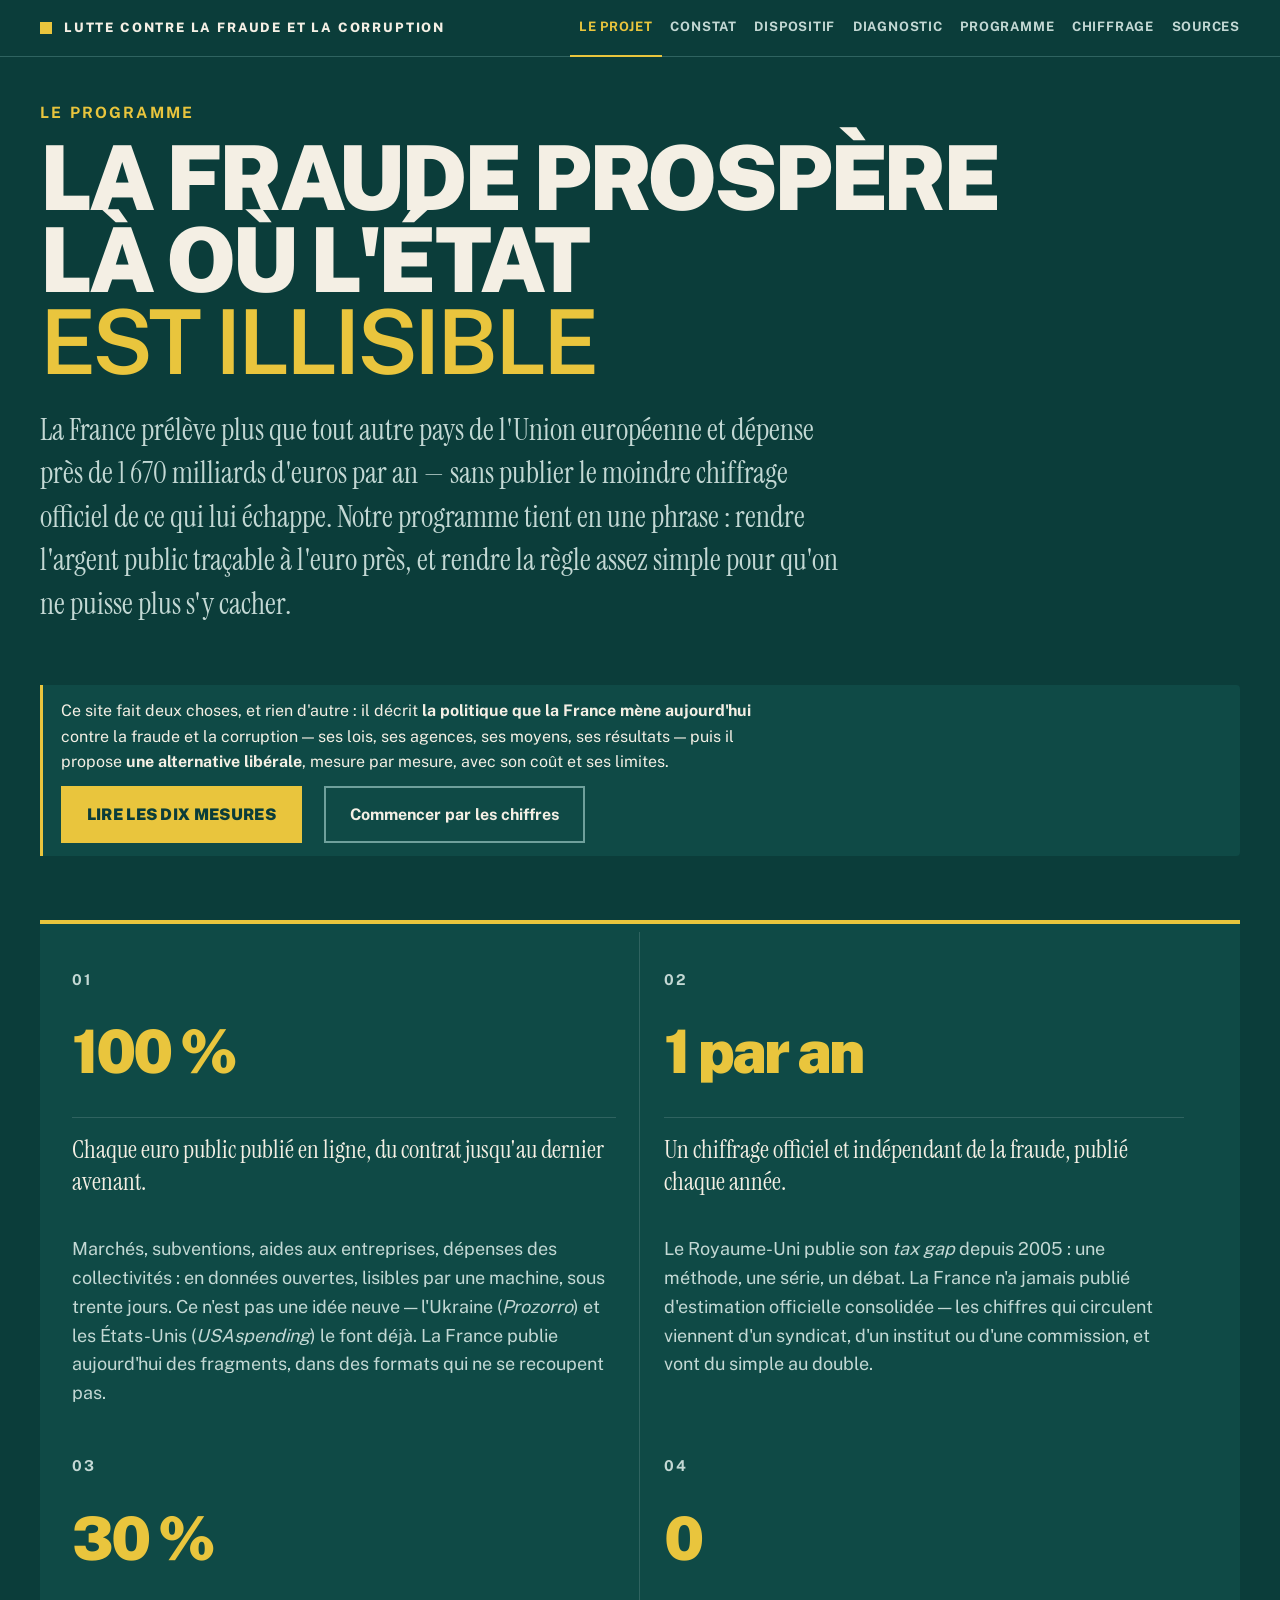
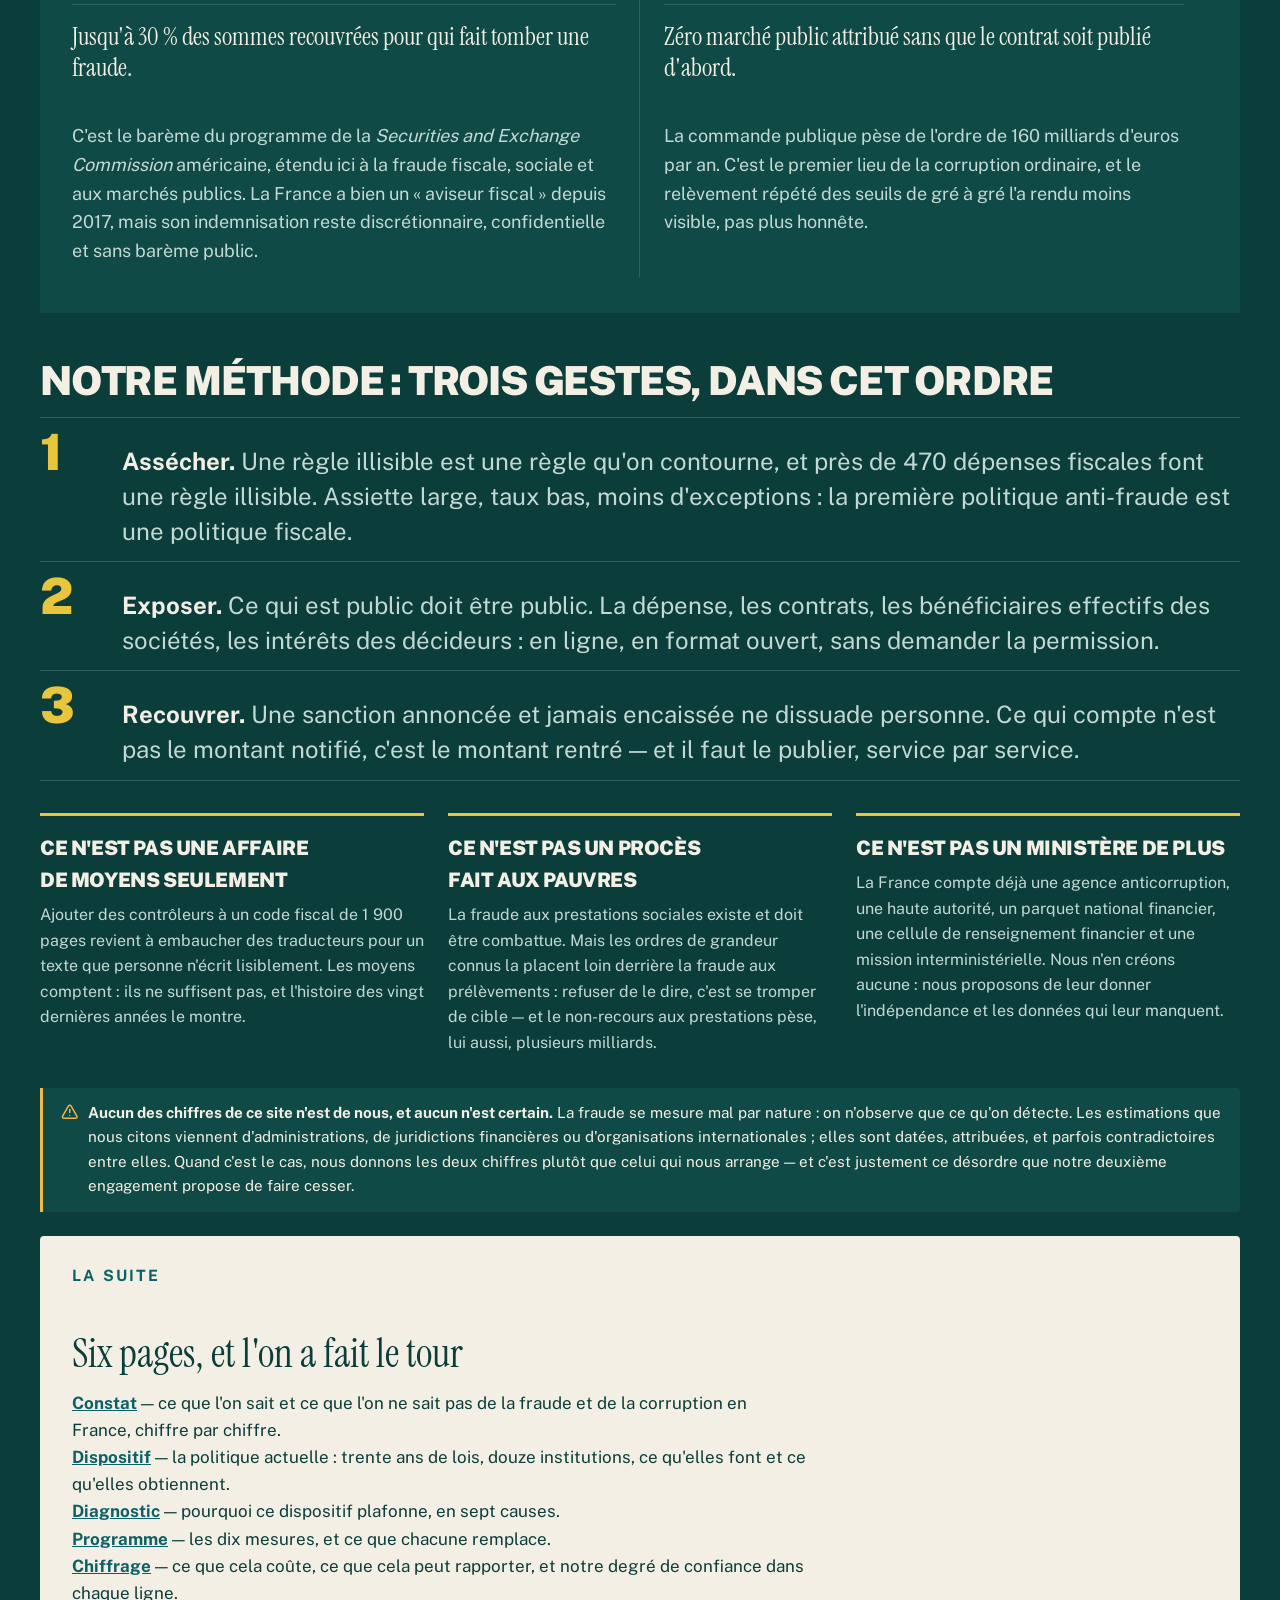
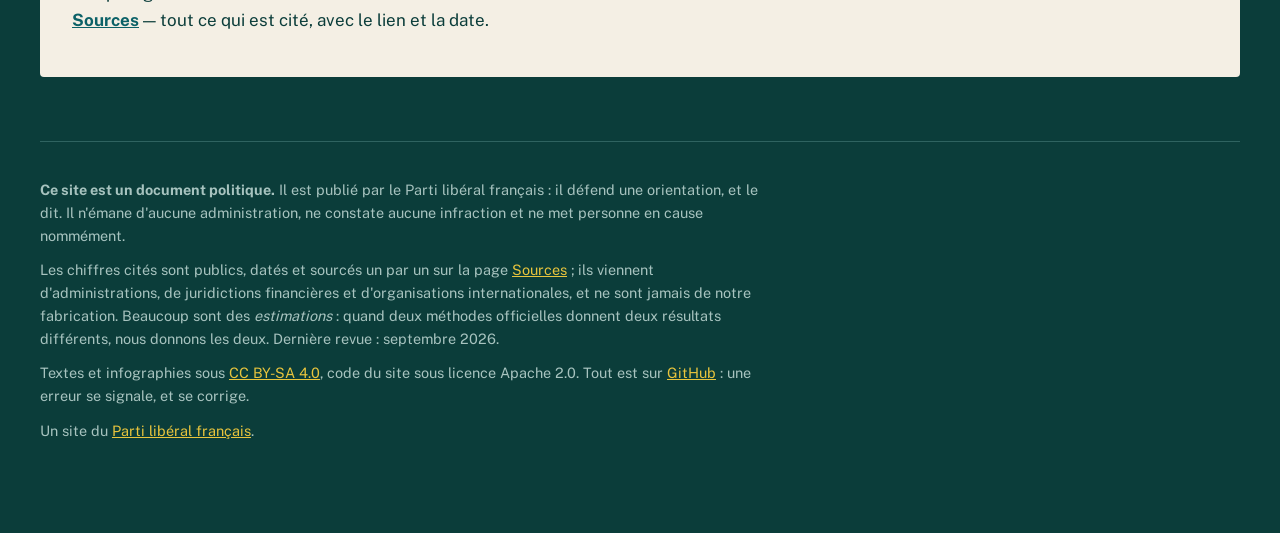
==== index.html @ dd49d7c1 "Créer le site sur la lutte contre la fraude et la corruption Sept pages statiques qui font deux chos" ====
<!doctype html>
<html lang="fr">
<head>
<meta charset="utf-8">
<meta name="viewport" content="width=device-width, initial-scale=1">
<meta name="theme-color" content="#0b3d3a">
<title>Lutte contre la fraude et la corruption — le programme du Parti libéral français</title>
<meta name="description" content="La politique française de lutte contre la fraude et la corruption, décrite et chiffrée, et l&#x27;alternative libérale que nous proposons : traçabilité intégrale de l&#x27;argent public, simplification fiscale, indépendance des poursuites.">
<link rel="icon" href="ressources/icone.svg" type="image/svg+xml">
<link rel="apple-touch-icon" href="ressources/icone.svg">
<link rel="stylesheet" href="ressources/style.css">
</head>
<body>
<a class="evitement" href="#contenu">Aller au contenu</a>
<header class="bandeau"><div class="interieur">
  <p class="nom"><a href="index.html"><span>Lutte contre la fraude et la corruption</span></a></p>
  <nav aria-label="Navigation principale"><span class="groupe"><span class="etiquette">Le projet</span><span class="liens"><a href="index.html" aria-current="page">Le projet</a></span></span><span class="groupe"><span class="etiquette">Ce qui est</span><span class="liens"><a href="constat.html">Constat</a><a href="dispositif.html">Dispositif</a><a href="diagnostic.html">Diagnostic</a></span></span><span class="groupe"><span class="etiquette">Ce que nous proposons</span><span class="liens"><a href="programme.html">Programme</a><a href="chiffrage.html">Chiffrage</a></span></span><span class="groupe"><span class="etiquette">La confiance</span><span class="liens"><a href="sources.html">Sources</a></span></span></nav>
</div></header>
<main id="contenu" tabindex="-1">
<div class="affiche"><p class="surtitre">Le programme</p><h1>La fraude prospère<br>là où l'État<br><span class="cle-texte">est illisible</span></h1><p class="chapeau">La France prélève plus que tout autre pays de l'Union européenne et dépense près de 1&nbsp;670&nbsp;milliards d'euros par an — sans publier le moindre chiffrage officiel de ce qui lui échappe. Notre programme tient en une phrase&nbsp;: rendre l'argent public traçable à l'euro près, et rendre la règle assez simple pour qu'on ne puisse plus s'y cacher.</p></div>
<div class="note entree">
  <p>Ce site fait deux choses, et rien d'autre&nbsp;: il décrit <b>la politique
  que la France mène aujourd'hui</b> contre la fraude et la corruption — ses
  lois, ses agences, ses moyens, ses résultats — puis il propose <b>une
  alternative libérale</b>, mesure par mesure, avec son coût et ses limites.</p>
  <p class="actions">
    <a class="bouton" href="programme.html">Lire les dix mesures</a>
    <a class="bouton second" href="constat.html">Commencer par les chiffres</a>
  </p>
</div>
<section class="engagements" aria-label="Nos quatre engagements"><div class="grille"><div class="engagement"><p class="rang">01</p><p class="chiffre">100 %</p><p class="promesse">Chaque euro public publié en ligne, du contrat jusqu'au dernier avenant.</p><p class="detail">Marchés, subventions, aides aux entreprises, dépenses des collectivités&nbsp;: en données ouvertes, lisibles par une machine, sous trente jours. Ce n'est pas une idée neuve — l'Ukraine (<i>Prozorro</i>) et les États-Unis (<i>USAspending</i>) le font déjà. La France publie aujourd'hui des fragments, dans des formats qui ne se recoupent pas.</p></div><div class="engagement"><p class="rang">02</p><p class="chiffre">1 par an</p><p class="promesse">Un chiffrage officiel et indépendant de la fraude, publié chaque année.</p><p class="detail">Le Royaume-Uni publie son <i>tax gap</i> depuis 2005&nbsp;: une méthode, une série, un débat. La France n'a jamais publié d'estimation officielle consolidée — les chiffres qui circulent viennent d'un syndicat, d'un institut ou d'une commission, et vont du simple au double.</p></div><div class="engagement"><p class="rang">03</p><p class="chiffre">30 %</p><p class="promesse">Jusqu'à 30&nbsp;% des sommes recouvrées pour qui fait tomber une fraude.</p><p class="detail">C'est le barème du programme de la <i>Securities and Exchange Commission</i> américaine, étendu ici à la fraude fiscale, sociale et aux marchés publics. La France a bien un « aviseur fiscal » depuis 2017, mais son indemnisation reste discrétionnaire, confidentielle et sans barème public.</p></div><div class="engagement"><p class="rang">04</p><p class="chiffre">0</p><p class="promesse">Zéro marché public attribué sans que le contrat soit publié d'abord.</p><p class="detail">La commande publique pèse de l'ordre de 160&nbsp;milliards d'euros par an. C'est le premier lieu de la corruption ordinaire, et le relèvement répété des seuils de gré à gré l'a rendu moins visible, pas plus honnête.</p></div></div></section><h2>Notre méthode&nbsp;: trois gestes, dans cet ordre</h2><ol class="gestes"><li><span class="rang">1</span><span><strong>Assécher.</strong> Une règle illisible est une règle qu'on contourne, et près de 470 dépenses fiscales font une règle illisible. Assiette large, taux bas, moins d'exceptions&nbsp;: la première politique anti-fraude est une politique fiscale.</span></li><li><span class="rang">2</span><span><strong>Exposer.</strong> Ce qui est public doit être public. La dépense, les contrats, les bénéficiaires effectifs des sociétés, les intérêts des décideurs&nbsp;: en ligne, en format ouvert, sans demander la permission.</span></li><li><span class="rang">3</span><span><strong>Recouvrer.</strong> Une sanction annoncée et jamais encaissée ne dissuade personne. Ce qui compte n'est pas le montant notifié, c'est le montant rentré — et il faut le publier, service par service.</span></li></ol><div class="points"><div class="point"><h3>Ce n&#x27;est pas une affaire de moyens seulement</h3><p>Ajouter des contrôleurs à un code fiscal de 1&nbsp;900 pages revient à embaucher des traducteurs pour un texte que personne n'écrit lisiblement. Les moyens comptent&nbsp;: ils ne suffisent pas, et l'histoire des vingt dernières années le montre.</p></div><div class="point"><h3>Ce n&#x27;est pas un procès fait aux pauvres</h3><p>La fraude aux prestations sociales existe et doit être combattue. Mais les ordres de grandeur connus la placent loin derrière la fraude aux prélèvements&nbsp;: refuser de le dire, c'est se tromper de cible — et le non-recours aux prestations pèse, lui aussi, plusieurs milliards.</p></div><div class="point"><h3>Ce n&#x27;est pas un ministère de plus</h3><p>La France compte déjà une agence anticorruption, une haute autorité, un parquet national financier, une cellule de renseignement financier et une mission interministérielle. Nous n'en créons aucune&nbsp;: nous proposons de leur donner l'indépendance et les données qui leur manquent.</p></div></div><div class="note avertissement"><svg class="icone" viewBox="0 0 24 24" fill="none" stroke="currentColor" stroke-width="2" stroke-linecap="round" stroke-linejoin="round" role="img" aria-label="Attention"><path d="m21.73 18-8-14a2 2 0 0 0-3.48 0l-8 14A2 2 0 0 0 4 21h16a2 2 0 0 0 1.73-3" /><path d="M12 9v4" /><path d="M12 17h.01" /></svg><div><b>Aucun des chiffres de ce site n'est de nous, et aucun n'est certain.</b> La fraude se mesure mal par nature&nbsp;: on n'observe que ce qu'on détecte. Les estimations que nous citons viennent d'administrations, de juridictions financières ou d'organisations internationales ; elles sont datées, attribuées, et parfois contradictoires entre elles. Quand c'est le cas, nous donnons les deux chiffres plutôt que celui qui nous arrange — et c'est justement ce désordre que notre deuxième engagement propose de faire cesser.</div></div>
<div class="creme">
  <p class="surtitre">La suite</p>
  <h2 class="serif" style="text-transform:none">Six pages, et l'on a fait le tour</h2>
  <p><a href="constat.html"><b>Constat</b></a> — ce que l'on sait et ce que
  l'on ne sait pas de la fraude et de la corruption en France, chiffre par
  chiffre.<br>
  <a href="dispositif.html"><b>Dispositif</b></a> — la politique actuelle&nbsp;:
  trente ans de lois, douze institutions, ce qu'elles font et ce qu'elles
  obtiennent.<br>
  <a href="diagnostic.html"><b>Diagnostic</b></a> — pourquoi ce dispositif
  plafonne, en sept causes.<br>
  <a href="programme.html"><b>Programme</b></a> — les dix mesures, et ce que
  chacune remplace.<br>
  <a href="chiffrage.html"><b>Chiffrage</b></a> — ce que cela coûte, ce que
  cela peut rapporter, et notre degré de confiance dans chaque ligne.<br>
  <a href="sources.html"><b>Sources</b></a> — tout ce qui est cité, avec le
  lien et la date.</p>
</div>

</main>
<footer>
  <p><strong>Ce site est un document politique.</strong> Il est publié par le
  Parti libéral français : il défend une orientation, et le dit. Il n'émane
  d'aucune administration, ne constate aucune infraction et ne met personne en
  cause nommément.</p>
  <p>Les chiffres cités sont publics, datés et sourcés un par un sur la page
  <a href="sources.html">Sources</a> ; ils viennent d'administrations, de
  juridictions financières et d'organisations internationales, et ne sont
  jamais de notre fabrication. Beaucoup sont des <em>estimations</em> : quand
  deux méthodes officielles donnent deux résultats différents, nous donnons les
  deux. Dernière revue&nbsp;: septembre 2026.</p>
  <p>Textes et infographies sous
  <a href="https://creativecommons.org/licenses/by-sa/4.0/deed.fr">CC&nbsp;BY-SA&nbsp;4.0</a>,
  code du site sous licence Apache&nbsp;2.0. Tout est sur
  <a href="https://github.com/g-pliberal/Lutte-contre-la-fraude-et-la-corruption">GitHub</a> : une erreur se signale, et se corrige.</p>
  <p>Un site du
  <a href="https://partiliberalfrancais.fr/">Parti libéral français</a>.</p>
</footer>
</body>
</html>
---- ressources/style.css ----
/* La charte du site : elle est celle de « Retraite à comptes notionnels », et
   c'est voulu. Les deux pages sont des outils du même parti, et un électeur
   qui passe de l'une à l'autre doit reconnaître la maison : fond vert profond,
   titres massifs en capitales, or pour ce qui compte, crème pour ce qu'on
   remplit ou qu'on emporte. Les noms des variables sont les mêmes des deux
   côtés — un hôte qui voudrait ajuster une couleur les redéfinit dans une
   feuille chargée après celle-ci, et n'a besoin de connaître ni un sélecteur,
   ni un fichier. */

/* Les deux polices de l'affiche, servies par le dépôt et non par un tiers :
   une requête de police chez Google emporterait l'adresse IP du lecteur, et
   une page qui parle de transparence n'a pas à en prendre l'habitude. Sous
   licence OFL, avec les deux sous-ensembles dont le français a besoin —
   `latin` pour l'essentiel, `latin-ext` pour les œ, les ÿ et les guillemets
   qu'il traîne.

   `font-display: swap` : le texte s'affiche tout de suite dans la pile du
   système et se recompose quand la police arrive. Un titre invisible pendant
   trois secondes sur un réseau lent serait pire que le même titre dans une
   autre police. */
@font-face {
  font-family: "Public Sans"; font-style: normal; font-weight: 100 900;
  font-display: swap; src: url(polices/public-sans-latin.woff2) format("woff2");
  unicode-range: U+0000-00FF, U+0131, U+0152-0153, U+02BB-02BC, U+02C6, U+02DA,
    U+02DC, U+0304, U+0308, U+0329, U+2000-206F, U+20AC, U+2122, U+2191, U+2193,
    U+2212, U+2215, U+FEFF, U+FFFD;
}
@font-face {
  font-family: "Public Sans"; font-style: normal; font-weight: 100 900;
  font-display: swap; src: url(polices/public-sans-latin-ext.woff2) format("woff2");
  unicode-range: U+0100-02BA, U+02BD-02C5, U+02C7-02CC, U+02CE-02D7, U+02DD-02FF,
    U+0304, U+0308, U+0329, U+1D00-1DBF, U+1E00-1E9F, U+1EF2-1EFF, U+2020,
    U+20A0-20AB, U+20AD-20C0, U+2113, U+2C60-2C7F, U+A720-A7FF;
}
@font-face {
  font-family: "Instrument Serif"; font-style: normal; font-weight: 400;
  font-display: swap; src: url(polices/instrument-serif-latin.woff2) format("woff2");
  unicode-range: U+0000-00FF, U+0131, U+0152-0153, U+02BB-02BC, U+02C6, U+02DA,
    U+02DC, U+0304, U+0308, U+0329, U+2000-206F, U+20AC, U+2122, U+2191, U+2193,
    U+2212, U+2215, U+FEFF, U+FFFD;
}
@font-face {
  font-family: "Instrument Serif"; font-style: normal; font-weight: 400;
  font-display: swap; src: url(polices/instrument-serif-latin-ext.woff2) format("woff2");
  unicode-range: U+0100-02BA, U+02BD-02C5, U+02C7-02CC, U+02CE-02D7, U+02DD-02FF,
    U+0304, U+0308, U+0329, U+1D00-1DBF, U+1E00-1E9F, U+1EF2-1EFF, U+2020,
    U+20A0-20AB, U+20AD-20C0, U+2113, U+2C60-2C7F, U+A720-A7FF;
}

:root {
  /* Un seul thème, et c'est voulu. L'affiche EST l'identité : la décliner en
     clair donnerait deux sites qui ne disent pas la même chose. `color-scheme`
     est figé sur `dark`, ce qui donne aussi aux champs, aux menus déroulants et
     aux barres de défilement du navigateur le rendu sombre qui va avec. */
  color-scheme: dark;
  --fond: #0b3d3a;
  --fond-carte: #0f4a46;
  --fond-appui: #0f4a46;
  --fond-defilant: var(--fond);
  /* Le crème porte 12,9:1 sur le fond et le crème atténué 7,1:1 : au-dessus du
     plancher de 4,5:1 même pour le petit texte. La troisième teinte, 5,4:1,
     est réservée aux textes d'au moins 15 px. */
  --texte: #f4efe4;
  --texte-doux: #c3d8d4;
  --texte-tres-doux: #a7c3bf;
  /* Le filet décoratif ne porte aucune information et plafonne à 1,76:1 ;
     la bordure des CHAMPS, elle, dit où l'on peut écrire et doit atteindre
     3:1 sur les deux fonds qu'elle sépare (WCAG 1.4.11) : 4,12:1 sur le fond,
     3,44:1 sur la carte. */
  --trait: #2f6360;
  --trait-champ: #6fa09c;
  /* L'accent est l'or : 9,4:1 sur le fond, et du vert profond lisible sur un
     bouton plein — le contraste inverse, 9,4:1 lui aussi. */
  --accent: #e9c53d;
  --accent-doux: #14514c;
  --or: #e9c53d;
  /* Le crème des panneaux qu'on lit de près. Une affiche entièrement sombre
     fatigue dès qu'il faut lire vingt lignes de tableau ; le crème dit
     « ici, on travaille ». */
  --creme: #f4efe4;
  --sur-creme: #0b3d3a;
  --sur-creme-doux: #2a4a47;
  --sur-creme-accent: #0b6167;
  --creme-trait: #c9c2b4;
  --bandeau: #0b3d3a;
  --bandeau-texte: #f4efe4;
  --bandeau-doux: #c3d8d4;
  --bandeau-vif: #e9c53d;
  /* Les couleurs porteuses de sens. Elles ne sont jamais SEULES à porter ce
     qu'elles disent : un mot, un signe ou une étiquette le redit toujours. */
  --actuel: #76a2ff;
  --liberal: #e9c53d;
  --alerte: #f0b849;
  --manque: #e8807f;
  --reste: #8ac44a;
  /* La marge latérale, fluide : 18 px sur un téléphone, 40 px au large. Le
     bandeau, l'affiche et les engagements s'y alignent au pixel. */
  --marge: clamp(1.125rem, 5vw, 2.5rem);
  /* La largeur de l'affiche. Le texte courant, lui, reste borné par `.chapeau`
     et par `p` : une ligne de 80 rem ne se lit pas. */
  --largeur: 80rem;
}
* { box-sizing: border-box; }
body {
  margin: 0;
  background: var(--fond);
  color: var(--texte);
  font-family: "Public Sans", system-ui, -apple-system, "Segoe UI", Roboto,
    "Helvetica Neue", Arial, sans-serif;
  /* En `rem` et non en pixels : une taille en pixels ignore la préférence de
     taille de police du navigateur, sur laquelle comptent ceux qui l'ont
     agrandie une fois pour toutes. */
  font-size: 1.0625rem;
  line-height: 1.6;
  overflow-x: hidden;
}
main { max-width: var(--largeur); margin: 0 auto; padding: 0 var(--marge); }
/* Lien d'évitement : premier élément parcouru au clavier, invisible tant qu'il
   n'a pas le focus. Sans lui, atteindre le contenu depuis la barre d'adresse
   impose de traverser les sept onglets à chaque page (WCAG 2.4.1). Il n'est
   pas caché par `display:none`, qui le sortirait de l'ordre de tabulation. */
.evitement {
  position: absolute; left: 0.5rem; top: -4rem; z-index: 30;
  background: var(--or); color: var(--fond);
  border: 1px solid var(--or); border-radius: 0 0 4px 4px;
  padding: 0.5rem 0.9rem; font-size: 0.92rem; font-weight: 700;
  text-decoration: none; transition: top 0.15s;
}
.evitement:focus { top: 0; }
main:focus { outline: none; }

/* -- le bandeau -------------------------------------------------------------

   Une seule rangée : le nom du site à gauche, les onglets à droite, sur le
   même vert que la page et fermé par un simple filet. Collé en haut, parce que
   les pages sont longues et que reperdre la navigation au premier défilement
   oblige à remonter de six écrans pour changer de page. */
header.bandeau {
  border-bottom: 1px solid var(--trait);
  background: var(--fond);
  color: var(--bandeau-texte);
  padding: 0; margin-bottom: 0;
  position: sticky; top: 0; z-index: 20;
}
header.bandeau .interieur {
  max-width: var(--largeur); margin: 0 auto; padding: 0 var(--marge);
  display: flex; flex-wrap: wrap; gap: 0 1.5rem;
  align-items: stretch; justify-content: space-between;
}
/* Le nom du site, en capitales serrées, précédé du carré d'or : c'est la
   marque de l'affiche, et elle tient en douze pixels de côté. Le carré est
   décoratif — dessiné par le style, pas écrit dans le HTML, et aucune synthèse
   vocale n'a à l'annoncer. */
header.bandeau .nom {
  font-size: 0.8125rem; margin: 0; font-weight: 800;
  letter-spacing: 0.14em; text-transform: uppercase; line-height: 1.3;
  display: flex; align-items: center; min-height: 3.5rem; min-width: 0;
}
header.bandeau .nom a {
  color: inherit; text-decoration: none;
  display: inline-flex; align-items: center; gap: 0.75rem;
}
header.bandeau .nom a:hover span { color: var(--or); }
header.bandeau .nom a::before {
  content: ""; flex: none; width: 0.75rem; height: 0.75rem; background: var(--or);
}
/* Les onglets. Toute la hauteur de la barre — 56 px, bien plus que les 44 de
   la cible tactile (WCAG 2.5.8) —, capitales serrées, et un filet sous chacun :
   c'est ce filet qui prend l'or sur l'onglet courant. L'ACTIF NE SE SIGNALE PAS
   QUE PAR LA COULEUR — il porte un soulignement de 2 px ET `aria-current`. */
header.bandeau nav {
  display: flex; flex-wrap: wrap; gap: 0; margin-bottom: -1px;
  margin-right: -0.55rem;
}
nav .groupe { display: contents; }
/* L'étiquette de groupe : lue par les synthèses vocales, invisible à l'œil.
   `clip-path` plutôt que `display:none`, qui la retirerait aussi de l'arbre
   d'accessibilité — c'est-à-dire de la seule oreille qui l'entend encore. */
nav .etiquette {
  position: absolute; width: 1px; height: 1px; margin: -1px; padding: 0;
  overflow: hidden; clip-path: inset(50%); white-space: nowrap; border: 0;
}
/* `display: contents` ici AUSSI : sinon la barre se replie par groupes, et
   « Le constat » occuperait une rangée à lui seul sur un téléphone. */
nav .liens { display: contents; }
header.bandeau nav a {
  color: var(--texte-doux); text-decoration: none;
  font-size: 0.8125rem; font-weight: 700; letter-spacing: 0.06em;
  text-transform: uppercase; white-space: nowrap;
  display: inline-flex; align-items: center; min-height: 3.5rem;
  padding: 0 0.55rem;
  border-bottom: 2px solid transparent;
  transition: color 0.15s, border-color 0.15s;
}
header.bandeau nav a:hover {
  color: var(--bandeau-texte); border-bottom-color: var(--trait-champ);
}
header.bandeau nav a[aria-current="page"] {
  color: var(--or); border-bottom-color: var(--or);
}
/* Sous 70 rem, la rangée unique ne tient plus : le nom prend sa propre rangée,
   plus basse, et les onglets passent dessous, sur toute la largeur. Deux
   rangées de 44 px : la barre reste collée sans manger l'écran. */
@media (max-width: 70rem) {
  header.bandeau .nom { flex: 1 1 100%; min-height: 2.75rem; padding-top: 0.25rem; }
  header.bandeau nav { width: 100%; margin-left: -0.55rem; }
  header.bandeau nav a { min-height: 2.75rem; }
}

/* -- l'affiche --------------------------------------------------------------

   Le premier titre de chaque page est massif, en capitales, très serré : c'est
   lui qu'on retient. Il est fluide — de 36 px sur un téléphone à 76 px au
   large — parce qu'une taille fixe coupe « Corruption » en trois sur 320
   points. La mise en capitales est faite PAR LE STYLE, jamais dans le texte :
   certaines synthèses vocales épellent lettre à lettre un mot écrit en
   majuscules. */
h1, h2, h3, h4 { text-wrap: balance; }
h1 {
  margin: 0;
  font-size: clamp(2.25rem, 5.5vw, 4.75rem); line-height: 0.95;
  font-weight: 900; letter-spacing: -0.04em; text-transform: uppercase;
}
/* L'accueil crie un peu plus fort que les autres pages : c'est la seule qui
   soit lue par quelqu'un qui n'a pas demandé à lire. */
.affiche h1 {
  font-size: clamp(2.5rem, 7vw, 6.0625rem); line-height: 0.92;
  letter-spacing: -0.045em;
}
h2 {
  font-size: clamp(1.75rem, 4vw, 2.5rem); line-height: 1;
  margin: 3rem 0 1rem; font-weight: 900;
  letter-spacing: -0.03em; text-transform: uppercase;
}
h3 { font-size: 1.25rem; margin: 2rem 0 0.5rem; font-weight: 700;
     letter-spacing: -0.01em; }
h4 { letter-spacing: -0.01em; }
/* Le titre en serif : celui d'un encadré, d'un bloc qui parle plutôt qu'il
   n'assène. Il coexiste avec les capitales sans les concurrencer, parce qu'il
   ne joue pas dans la même famille. */
.serif {
  font-family: "Instrument Serif", Georgia, "Times New Roman", serif;
  font-weight: 400; text-transform: none; letter-spacing: 0;
  line-height: 1.05;
}
p { margin: 0.7rem 0; max-width: 46rem; }
a { color: var(--accent); }
a:hover { opacity: 0.85; }
/* Le sur-titre d'une page : deux ou trois mots en or, en capitales espacées,
   au-dessus du titre. Il dit où l'on est, ce que le titre ne dit plus depuis
   qu'il est une phrase et non un intitulé. */
.surtitre {
  margin: 0 0 1rem; font-size: 0.975rem; font-weight: 700;
  letter-spacing: 0.14em; text-transform: uppercase; color: var(--or);
  line-height: 1;
}
/* Le chapeau : la phrase sous le titre, en serif, plus grande que le texte
   courant. C'est la seule chose que lira celui qui ne lit que deux lignes. */
.chapeau {
  font-family: "Instrument Serif", Georgia, "Times New Roman", serif;
  font-size: clamp(1.1875rem, 2vw, 1.625rem); line-height: 1.45;
  color: var(--texte-doux); max-width: 51rem; margin: 1.5rem 0 0;
}
.affiche { padding: 3rem 0 2.5rem; }
.affiche .chapeau { font-size: clamp(1.25rem, 2.4vw, 1.875rem); }
/* Ce qui, dans une phrase, porte le message. En or ET en demi-gras : l'or seul
   disparaît pour une vision basse ou un daltonisme fort, et l'emphase avec
   lui. Deux signaux valent mieux qu'un, et le gras ne coûte rien à personne. */
.cle-texte, strong.cle-texte { color: var(--or); font-weight: 600; }

/* -- les blocs --------------------------------------------------------------- */

.carte {
  background: var(--fond-carte); border: 1px solid var(--trait);
  border-radius: 4px; padding: 1.25rem 1.4rem; margin: 1.5rem 0;
}
.note {
  border-left: 3px solid var(--or); background: var(--fond-carte);
  padding: 0.85rem 1.1rem; margin: 1.5rem 0; font-size: 0.95rem;
  border-radius: 0 4px 4px 0;
}
.note.avertissement, .note.vigilance { border-left-color: var(--alerte); }
.note.avertissement {
  display: flex; align-items: flex-start; gap: 0.6rem;
}
/* Le pictogramme garde sa taille quand le texte passe à la ligne, et se pose
   sur la première ligne plutôt qu'au milieu du bloc. */
.note.avertissement > .icone {
  color: var(--alerte); width: 1.15em; height: 1.15em; margin-top: 0.12em;
}
.note.resume { font-size: 1rem; }
.note.entree { font-size: 1rem; margin: 1.2rem 0; }
.note.entree p { margin: 0; }
.note.entree .actions { margin-top: 0.7rem; }
.discret { color: var(--texte-tres-doux); font-size: 0.9rem; }
/* Le badge : « en vigueur » ou « proposition », redit à côté de chaque bloc ce
   que le préambule a dit une fois. Petit, en capitales espacées, sans couleur
   porteuse de sens à elle seule : le mot suffit. */
.badge {
  display: inline-block; font-size: 0.68rem; letter-spacing: 0.06em;
  text-transform: uppercase; font-weight: 700; line-height: 1.4;
  padding: 0.05em 0.45em; border-radius: 3px; vertical-align: 0.15em;
  border: 1px solid var(--trait-champ); color: var(--texte-doux);
  white-space: nowrap;
}
.badge.proposition { color: var(--or); border-color: var(--or); }

/* -- le panneau crème -------------------------------------------------------

   Tout ce qu'on emporte est posé sur du crème. C'est le seul endroit du site
   où le texte est sombre sur clair, et il faut donc y redéfinir les couleurs
   de tout ce qui peut s'y trouver — liens, filets, boutons —, sans quoi un
   lien d'or sur du crème tomberait à 1,7:1. */
.creme {
  background: var(--creme); color: var(--sur-creme);
  border-radius: 4px; padding: clamp(1.25rem, 4vw, 2rem);
  margin: 1.5rem 0;
}
.creme h2, .creme h3 { color: inherit; }
.creme .surtitre { color: var(--sur-creme-accent); }
.creme a { color: var(--sur-creme-accent); }
.creme .discret { color: var(--sur-creme-doux); }
.creme :focus-visible { outline-color: var(--sur-creme); }
.creme a.bouton {
  background: var(--sur-creme); color: var(--or); border-color: var(--sur-creme);
}
.creme table th, .creme table td { border-bottom-color: var(--creme-trait); }
.creme thead th { color: var(--sur-creme-doux); border-bottom-color: var(--sur-creme); }
.creme .cle-texte { color: var(--sur-creme-accent); }

/* -- les engagements --------------------------------------------------------

   Les quatre chiffres du programme, en section à part : fond d'un ton
   au-dessus, filet d'or en tête, numérotés 01 à 04. La numérotation les fait
   lire comme une liste d'engagements et non comme quatre statistiques
   orphelines.

   DEUX PAR LIGNE, ET JAMAIS TROIS : à trois colonnes, la quatrième carte
   tomberait seule sur sa ligne. Le passage à une colonne se fait sous 48 rem,
   dans la même requête que le retrait et le filet des cartes paires. */
.engagements {
  margin: 4rem 0 0; background: var(--fond-carte);
  border-top: 4px solid var(--or);
}
.engagements .grille {
  display: grid; grid-template-columns: 1fr 1fr;
  gap: 0; padding: 0.5rem clamp(1.25rem, 4vw, 2rem) 2.25rem;
  /* Le filet de séparation est porté par les cartes, et non par le fond du
     conteneur : un fond qui sert de trait laisse un rectangle vert vide dès
     qu'une rangée est incomplète. */
  overflow: hidden;
}
.engagements .engagement {
  padding: 1.75rem 1.5rem 0 0; display: grid; gap: 1rem; align-content: start;
}
/* La deuxième colonne porte son filet à GAUCHE : à droite, il pendrait dans le
   vide au bord du bloc. */
.engagements .engagement:nth-child(even) {
  padding: 1.75rem 1.5rem 0; box-shadow: -1px 0 0 var(--trait);
}
.engagements .rang {
  font-size: 0.9375rem; font-weight: 700; letter-spacing: 0.16em;
  color: var(--texte-doux); line-height: 1;
}
/* Le chiffre. Fluide, et sans `nowrap` : « 100 % » ne doit pas pouvoir
   franchir sa colonne, et un chiffre coupé vaut mieux qu'une page qui déborde. */
.engagements .chiffre {
  font-size: clamp(2.375rem, 8vw, 3.75rem); line-height: 0.9;
  font-weight: 900; letter-spacing: -0.05em; color: var(--or);
}
/* La promesse, en serif, en crème plein contraste, séparée par un filet :
   c'est elle qui porte le message. */
.engagements .promesse {
  font-family: "Instrument Serif", Georgia, "Times New Roman", serif;
  font-size: 1.5625rem; line-height: 1.25; color: var(--texte);
  border-top: 1px solid var(--trait); padding-top: 1rem;
}
/* Le détail technique : 18 px et non 15. Le petit texte d'un programme est
   précisément celui qu'on lit en plein jour sur un téléphone. */
.engagements .detail {
  font-size: 1.125rem; line-height: 1.6; color: var(--texte-doux);
}

/* -- les gestes -------------------------------------------------------------

   Comment la mesure marche, en trois ou quatre lignes numérotées. Le chiffre
   est énorme et l'interligne serré : à taille de texte courant, les gestes se
   lisent comme une note de bas de page, alors qu'ils pèsent autant que le
   tableau qui leur fait face. */
ol.gestes {
  margin: 0; padding: 0; list-style: none; display: grid; gap: 0;
  font-size: 1.5rem; line-height: 1.45; color: var(--texte-doux);
  border-top: 1px solid var(--trait);
}
ol.gestes > li {
  display: grid; grid-template-columns: 4rem 1fr; gap: 1.125rem;
  padding: 0.8rem 0; border-bottom: 1px solid var(--trait);
  align-items: baseline;
}
ol.gestes > li > .rang {
  font-size: 3.125rem; line-height: 0.85; font-weight: 900;
  letter-spacing: -0.05em; color: var(--or);
}
ol.gestes > li strong { color: var(--texte); font-weight: 700; }

/* L'encadré d'or : un bloc qui se détache sans changer de fond. Il porte ce
   qui mérite d'être lu à part — un repère, une mise en garde argumentée. */
.encadre {
  border: 2px solid var(--or); padding: clamp(1.25rem, 4vw, 2rem);
  margin: 1.5rem 0;
}
.encadre > :first-child { margin-top: 0; }
.encadre > :last-child { margin-bottom: 0; }
/* Deux colonnes de même poids, qui se mettent l'une sous l'autre quand la
   place manque. */
.paire {
  display: grid;
  grid-template-columns: repeat(auto-fit, minmax(min(23.75rem, 100%), 1fr));
  gap: clamp(1.75rem, 4vw, 3rem); margin: 3.5rem 0; align-items: start;
}

/* -- les chiffres -----------------------------------------------------------

   Les trois ou quatre chiffres d'ouverture d'une page : ce sont eux qu'on
   emporte si on ne lit rien d'autre, et ils doivent donc se lire de loin,
   avant le texte. L'étiquette passe AU-DESSUS du nombre — on lit « ce qui
   échappe » puis « 60 à 100 Md € », dans cet ordre, et non un nombre dont on
   cherche le sens. */
.fiches { display: grid;
          grid-template-columns: repeat(auto-fit, minmax(min(11rem, 100%), 1fr));
          gap: 1rem; }
.fiche .valeur { font-size: 1.25rem; font-variant-numeric: tabular-nums;
                 font-weight: 700; }
.fiche .etiquette { font-size: 0.85rem; color: var(--texte-doux); }
.fiche .precision { font-size: 0.85rem; color: var(--texte-doux); margin-top: 0.3rem; }
.fiches.reperes {
  gap: 0; margin: 2rem 0;
  grid-template-columns: repeat(auto-fit, minmax(min(13.75rem, 100%), 1fr));
  border-top: 1px solid var(--trait); border-bottom: 1px solid var(--trait);
  overflow: hidden;
}
.fiches.reperes .fiche {
  background: none; border: 0; border-radius: 0;
  padding: 1.25rem 1.25rem 1.25rem 0;
  box-shadow: 1px 0 0 var(--trait);
  display: flex; flex-direction: column;
}
/* Étiquette, nombre, précision : trois rangées PARTAGÉES entre les cartes
   d'une même ligne, pour que les nombres s'alignent quand une étiquette tient
   sur deux lignes. Là où la sous-grille n'existe pas, la colonne flexible
   reste. */
@supports (grid-template-rows: subgrid) {
  .fiches.reperes .fiche {
    display: grid; grid-template-rows: subgrid; grid-row: span 3;
    align-content: start;
  }
}
.fiches.reperes .fiche .valeur {
  font-size: clamp(1.75rem, 4vw, 2.5rem); line-height: 1.05; font-weight: 900;
  letter-spacing: -0.04em; color: var(--or); order: 2;
}
.fiches.reperes .fiche .etiquette {
  order: 1; font-size: 0.8125rem; font-weight: 700; letter-spacing: 0.12em;
  text-transform: uppercase; color: var(--texte-doux); margin-bottom: 0.4rem;
}
.fiches.reperes .fiche .precision { order: 3; margin-top: 0.4rem; }
/* Quelques idées, une par bloc. Elles se lisent côte à côte, de même poids :
   c'est ce qui les distingue d'une liste, où la première l'emporte. */
.points { display: grid;
          grid-template-columns: repeat(auto-fit, minmax(min(20rem, 100%), 1fr));
          gap: 1.5rem; margin: 2rem 0; }
.points .point { border-top: 3px solid var(--or); padding: 1rem 0 0; }
.points .point > h3 {
  margin: 0 0 0.4rem; font-size: 1.25rem; font-weight: 900;
  letter-spacing: -0.02em; text-transform: uppercase;
}
.points .point > p { margin: 0; font-size: 1rem; color: var(--texte-doux); }

/* Une question, sa réponse, ce qui la montre. Encadrée pour se découper : une
   capture de ce bloc se comprend hors du site. */
section.cle {
  background: var(--fond-carte); border: 0; border-top: 3px solid var(--or);
  border-radius: 0; padding: 1.5rem clamp(1.25rem, 3vw, 1.75rem) 1.25rem;
  margin: 2.5rem 0;
}
section.cle > h3 {
  margin: 0; font-size: clamp(1.375rem, 3vw, 1.75rem); font-weight: 900;
  letter-spacing: -0.03em; text-transform: uppercase;
}
section.cle > .reponse {
  font-size: 1.1875rem; line-height: 1.5; max-width: 46rem; margin: 0.5rem 0 0.2rem;
  color: var(--texte-doux);
}
/* Le tableau d'une carte respire sous la réponse : collée dessous, sa légende
   se lisait comme la fin de la phrase précédente. */
section.cle > .defilant { margin-top: 1.1rem; }
section.cle > .source {
  font-size: 0.875rem; color: var(--texte-tres-doux); margin: 0.2rem 0 0;
}

/* -- les mesures ------------------------------------------------------------

   Une mesure du programme : son rang, son titre, ce qu'elle change, et ce
   qu'elle remplace. La colonne de gauche porte le rang en or, comme les
   gestes ; la droite, le texte. */
ol.mesures { margin: 2rem 0 0; padding: 0; list-style: none; display: grid; gap: 0; }
ol.mesures > li {
  display: grid; grid-template-columns: 4.5rem 1fr; gap: 0 1.25rem;
  padding: 1.5rem 0; border-top: 1px solid var(--trait);
}
ol.mesures > li:last-child { border-bottom: 1px solid var(--trait); }
ol.mesures > li > .rang {
  font-size: 2.25rem; line-height: 0.9; font-weight: 900;
  letter-spacing: -0.05em; color: var(--or); font-variant-numeric: tabular-nums;
}
ol.mesures > li > .corps > h3 { margin: 0 0 0.4rem; font-size: 1.3125rem; }
ol.mesures > li > .corps > p { margin: 0.4rem 0 0; }
/* Ce que la mesure remplace : la ligne de comparaison, en retrait et en petit,
   qui dit l'état actuel. Sans elle, une mesure ne se lit pas comme une
   alternative mais comme un vœu. */
ol.mesures .aujourdhui {
  font-size: 0.9375rem; color: var(--texte-tres-doux);
  border-left: 2px solid var(--trait); padding-left: 0.85rem;
  margin: 0.75rem 0 0;
}
ol.mesures .aujourdhui b { color: var(--texte-doux); font-weight: 700; }

/* -- les pictogrammes ------------------------------------------------------- */
/* Un seul jeu — Lucide, grille de 24, trait de 2 —, une seule règle : ils
   prennent la taille et la couleur du texte qui les porte. */
.icone { width: 1.05em; height: 1.05em; flex: none; vertical-align: -0.16em; }

/* -- les dépliants ---------------------------------------------------------- */
details { margin-top: 1.25rem; }
/* Le résumé porte SON chevron, et non celui du navigateur : le marqueur natif
   n'a ni la même forme ni la même taille d'un moteur à l'autre. */
summary {
  cursor: pointer; color: var(--texte-doux); font-size: 0.95rem;
  display: flex; align-items: center; gap: 0.45rem; list-style: none;
  min-height: 2.75rem;
}
summary::-webkit-details-marker { display: none; }
summary::marker { content: ""; }
summary > .icone { color: var(--or); transition: transform 0.15s; }
details[open] > summary > .icone { transform: rotate(180deg); }
summary:hover { color: var(--texte); }
/* Une section repliée. Son titre a le poids d'un intertitre, parce qu'il en
   tient lieu. Les sections se suivent sans espace, séparées par un filet, pour
   qu'une pile de dix se lise comme un sommaire. */
details.section { margin: 0; border-top: 1px solid var(--trait); }
details.section:last-of-type { border-bottom: 1px solid var(--trait); }
details.section > summary {
  color: var(--texte); font-size: 1.0625rem; font-weight: 700;
  padding: 0.85rem 0.2rem; gap: 0.6rem;
}
details.section > summary:hover { color: var(--or); }
details.section > .dedans { padding: 0 0 1.2rem 1.65rem; }
details.section > .dedans > :first-child { margin-top: 0; }
details.section > .dedans > h4 {
  font-size: 1rem; font-weight: 700; margin: 1.5rem 0 0.4rem;
}

/* -- les tableaux -----------------------------------------------------------

   Un tableau plus large que l'écran défile horizontalement. La zone qui défile
   doit pouvoir recevoir le focus, sinon elle est inatteignable au clavier chez
   les moteurs qui ne rendent pas focusables les boîtes défilantes (WCAG 2.1.1) :
   le HTML lui donne `tabindex="0"`, et le style rend ce focus visible. Et elle
   le DIT : une ombre portée au bord apparaît tant qu'il reste des colonnes à
   atteindre, et disparaît en bout de course. */
.defilant {
  overflow-x: auto; -webkit-overflow-scrolling: touch;
  container-type: inline-size;
  background:
    linear-gradient(to right, var(--fond-defilant) 30%, transparent) left center,
    linear-gradient(to left, var(--fond-defilant) 30%, transparent) right center,
    radial-gradient(farthest-side at 0 50%, rgba(0, 0, 0, 0.4), transparent) left center,
    radial-gradient(farthest-side at 100% 50%, rgba(0, 0, 0, 0.4), transparent) right center;
  background-repeat: no-repeat;
  background-size: 2.5rem 100%, 2.5rem 100%, 0.9rem 100%, 0.9rem 100%;
  background-attachment: local, local, scroll, scroll;
}
/* Le voile prend la couleur de ce qui porte le tableau : peint dans le vert de
   la page, il ferait sur chaque carte une bande plus sombre au bord droit,
   même quand rien ne défile. */
.carte, .note, .plan, .encadre, .engagements, section.cle {
  --fond-defilant: var(--fond-carte);
}
.creme { --fond-defilant: var(--creme); }
table { border-collapse: collapse; width: 100%; font-size: 1rem; }
/* Le titre du tableau, énoncé par les synthèses vocales avant son contenu. */
caption {
  caption-side: top; text-align: left; font-size: 0.9rem;
  color: var(--texte-doux); padding: 0 0 0.5rem;
}
/* Une `<caption>` est large comme son tableau : quand il déborde de l'écran,
   elle est coupée avec lui. Elle porte donc un `<span>` collant, large comme
   la zone visible — `cqw` se mesure sur `.defilant` —, qui suit le défilement
   sans jamais le quitter. */
caption > span {
  display: block; position: sticky; left: 0; width: 100cqw; box-sizing: border-box;
}
tbody th { font-weight: 700; }
th, td { text-align: right; padding: 0.7rem 0.6rem; border-bottom: 1px solid var(--trait); }
th:first-child, td:first-child { text-align: left; }
thead th {
  font-size: 0.875rem; color: var(--texte-doux); font-weight: 700;
  letter-spacing: 0.1em; text-transform: uppercase;
  border-bottom: 2px solid var(--or);
}
/* `:is(th, td)`, et non `td` seul : l'en-tête de rangée garderait son filet,
   et chaque tableau finirait par un trait orphelin sous sa première cellule. */
tbody tr:last-child :is(th, td) { border-bottom: none; }
td.nombre, th.nombre { font-variant-numeric: tabular-nums; }
/* Un nombre ne se coupe pas : « 15,2 Md € » se lirait sur deux lignes. */
td.nombre, td.date, th.date { white-space: nowrap; }
/* Une colonne de PHRASES, et non de nombres : elle se lit alignée à gauche.
   `.long` est la même chose en plus large — une colonne de notes de trois
   lignes que la grille réduirait sinon à deux cents points, et dont chaque
   rangée ferait la hauteur d'un paragraphe. Les deux s'alignent à gauche : un
   texte aligné à droite se lit deux fois plus lentement, et le contraste avec
   la colonne voisine se perd. */
td.texte, th.texte, td.long, th.long { text-align: left; }
td.long, th.long { min-width: 18rem; }
/* Une colonne de dates ou de millésimes : ce sont des étiquettes, pas des
   quantités, et elles se rangent à gauche comme les intitulés. */
td.date, th.date { text-align: left; }

/* Le plan d'une page longue : ce qu'elle contient, en une liste de liens qui
   se parcourt du regard avant de lire. */
.plan {
  background: var(--fond-carte); border-left: 3px solid var(--or);
  padding: 0.85rem 1.1rem; margin: 1.5rem 0; font-size: 0.95rem;
}
.plan .etiquette {
  margin: 0 0 0.35rem; font-size: 0.78rem; letter-spacing: 0.1em;
  text-transform: uppercase; color: var(--texte-doux); font-weight: 700;
}
.plan ol {
  margin: 0; padding: 0; list-style: none;
  display: flex; flex-wrap: wrap; gap: 0.25rem 1.1rem;
}
.plan a {
  color: var(--texte); text-decoration: none;
  font-size: 0.875rem; font-weight: 700; letter-spacing: 0.04em;
  text-transform: uppercase;
  display: inline-flex; align-items: center; min-height: 2.75rem;
  padding: 0 0.7rem;
  border-bottom: 1px solid var(--trait-champ);
}
.plan a:hover { color: var(--or); border-bottom-color: var(--or); }

/* -- les boutons ------------------------------------------------------------

   Un seul indicateur de focus pour tout ce qui se parcourt au clavier. Trois
   pixels d'or, décalés de trois, sur fond sombre ; du vert profond dans les
   panneaux crème, où l'or se perdrait. */
:focus-visible { outline: 3px solid var(--or); outline-offset: 3px; border-radius: 0; }
/* Le bouton de l'affiche : or plein, vert profond dessus, capitales, carré.
   Rien d'arrondi — une affiche n'arrondit pas ses angles. Il reste un LIEN :
   il mène à une autre adresse, se copie et s'ouvre dans un onglet ; seul son
   habit change. */
a.bouton {
  display: inline-flex; align-items: center; min-height: 3rem;
  text-decoration: none;
  color: var(--fond); background: var(--or);
  border: 2px solid var(--or); border-radius: 0;
  padding: 0.85rem 1.5rem; font-size: 1rem; font-weight: 900;
  letter-spacing: 0.02em; text-transform: uppercase;
}
a.bouton:hover { opacity: 0.88; }
/* Le bouton secondaire : même taille, même cible tactile, mais creux. Il porte
   ce qu'on PEUT faire, et non ce qu'on est venu faire. */
a.bouton.second {
  background: transparent; color: var(--texte); border-color: var(--trait-champ);
  font-weight: 700; text-transform: none; letter-spacing: 0;
}
a.bouton.second:hover { border-color: var(--or); opacity: 1; }
.actions { display: flex; flex-wrap: wrap; gap: 0.75rem 1.4rem; align-items: center;
           margin: 1.5rem 0 0; }
p.actions > a:not(.bouton) { display: inline-flex; align-items: center; min-height: 1.5rem; }

/* -- le pied ----------------------------------------------------------------

   Il porte ce que le lecteur doit savoir avant de citer un chiffre : d'où
   vient ce qui est écrit, sous quelle licence, et ce que le site n'est pas. */
footer {
  width: calc(100% - 2 * var(--marge)); max-width: calc(var(--largeur) - 2 * var(--marge));
  margin: 4rem auto 0; padding: 1.5rem 0 5rem;
  border-top: 1px solid var(--trait);
  font-size: 0.9rem; color: var(--texte-tres-doux);
}
footer a { color: var(--or); }

/* Ce qui n'est lu que par les synthèses vocales. */
.hors-ecran {
  position: absolute; width: 1px; height: 1px; margin: -1px; padding: 0;
  overflow: hidden; clip-path: inset(50%); white-space: nowrap; border: 0;
}

/* Téléphone. Tout ce qui est fluide s'est déjà réduit tout seul ; ne restent
   ici que les choses qui doivent CHANGER DE FORME — une rangée qui passe en
   colonne, un filet vertical qui ne sépare plus rien. */
@media (max-width: 48rem) {
  .engagements .grille { grid-template-columns: 1fr; }
  .engagements .engagement,
  .engagements .engagement:nth-child(even) {
    padding: 1.5rem 0 0; box-shadow: none; border-top: 1px solid var(--trait);
  }
  .engagements .engagement:first-child { border-top: 0; }
}
@media (max-width: 34rem) {
  body { font-size: 1rem; }
  /* Le bandeau ne colle plus : à sept onglets sur deux ou trois rangées, il
     mangerait un tiers de la hauteur d'un téléphone, et c'est cette hauteur
     qu'on vient chercher. */
  header.bandeau { position: static; }
  header.bandeau nav { margin-left: -0.5rem; margin-right: -0.5rem; }
  header.bandeau nav a { padding: 0 0.5rem; font-size: 0.75rem; }
  .plan a { padding: 0 0.5rem; font-size: 0.8125rem; }
  .affiche { padding: 2rem 0 1.5rem; }
  table { font-size: 0.9rem; }
  th, td { padding: 0.5rem 0.45rem; }
  details.section > .dedans { padding-left: 0.6rem; }
  .fiches.reperes { grid-template-columns: 1fr; }
  .fiches.reperes .fiche {
    padding: 1rem 0; box-shadow: none; border-top: 1px solid var(--trait);
  }
  .fiches.reperes .fiche:first-child { border-top: 0; }
  ol.gestes { font-size: 1.25rem; }
  ol.gestes > li { grid-template-columns: 3rem 1fr; gap: 0.875rem; }
  ol.gestes > li > .rang { font-size: 2.5rem; }
  ol.mesures > li { grid-template-columns: 3rem 1fr; gap: 0 0.875rem; }
  ol.mesures > li > .rang { font-size: 1.75rem; }
  .paire { gap: 2rem; margin: 2.5rem 0; }
  section.cle { padding: 1.25rem 1rem 1rem; }
}
/* Le mouvement n'est pas une information : quand le système demande de le
   réduire, les transitions s'effacent. */
@media (prefers-reduced-motion: reduce) {
  * { transition-duration: 0.01ms !important; animation-duration: 0.01ms !important; }
}
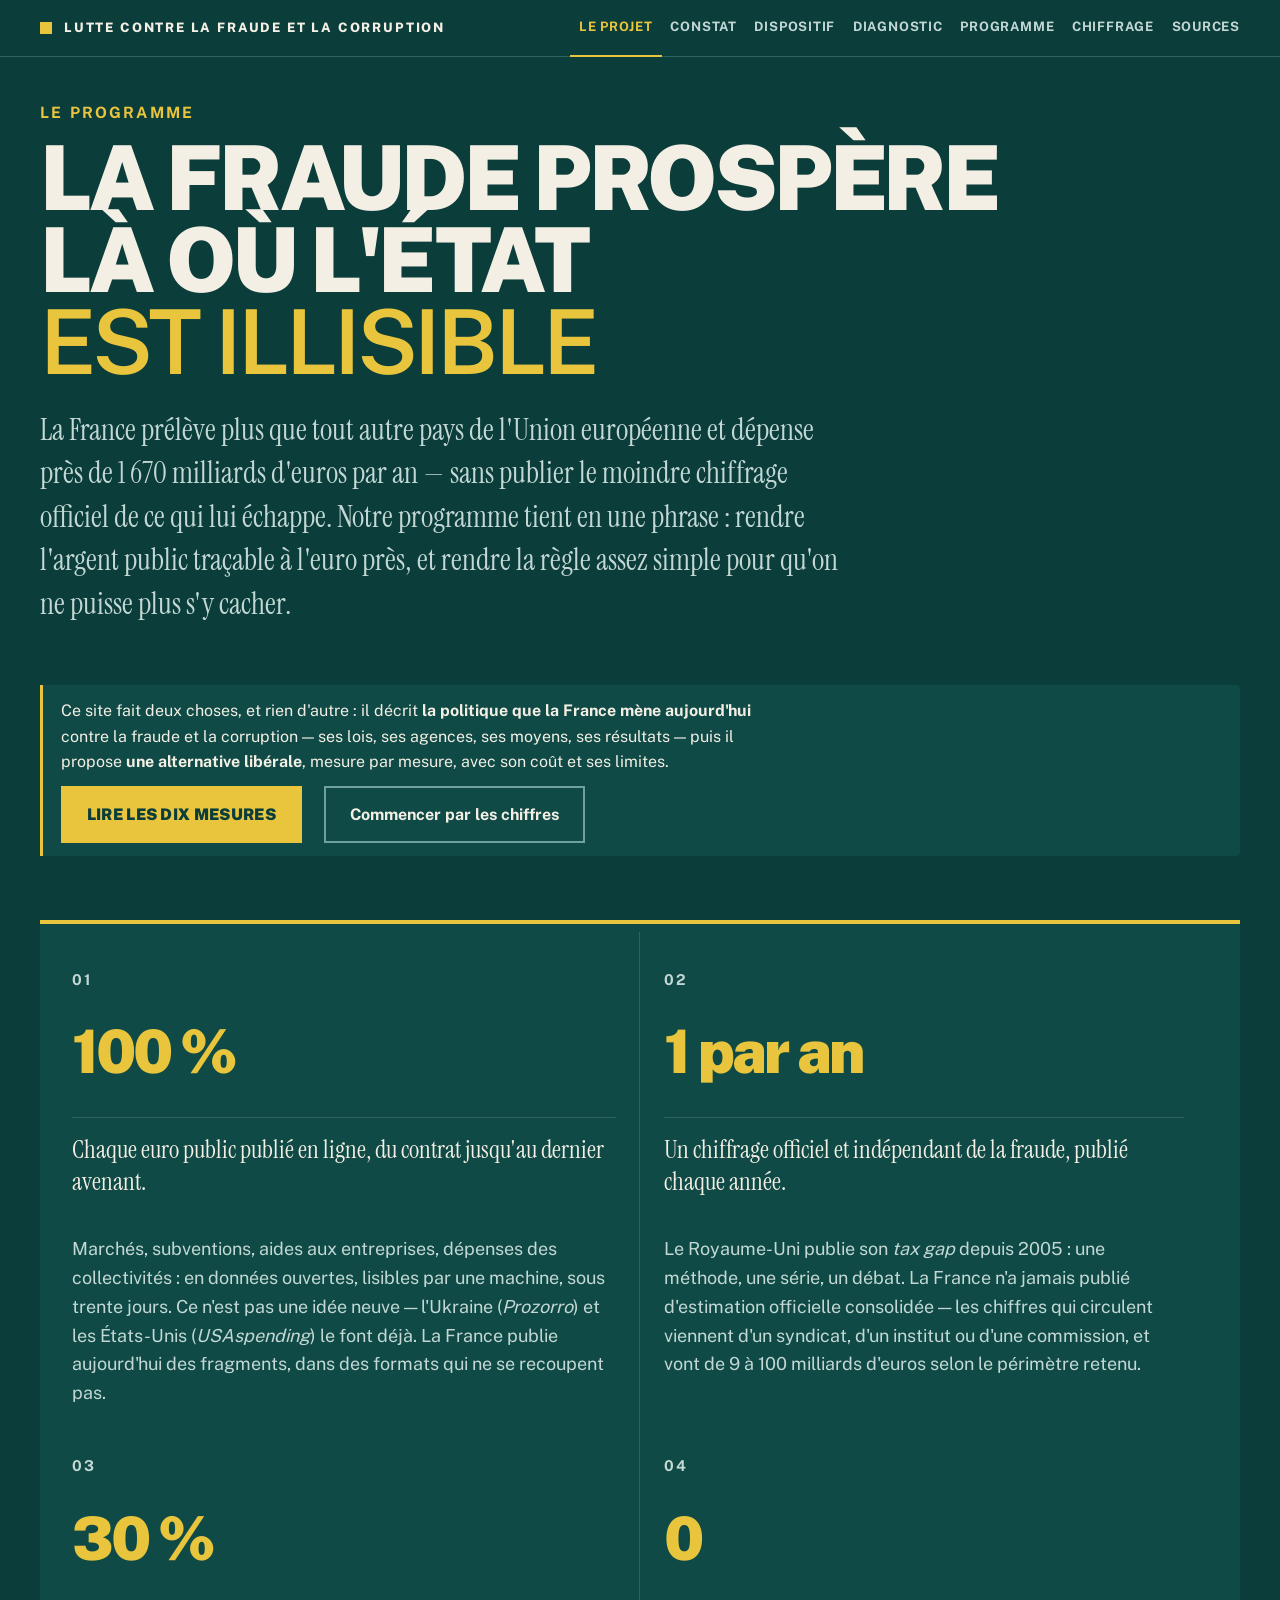
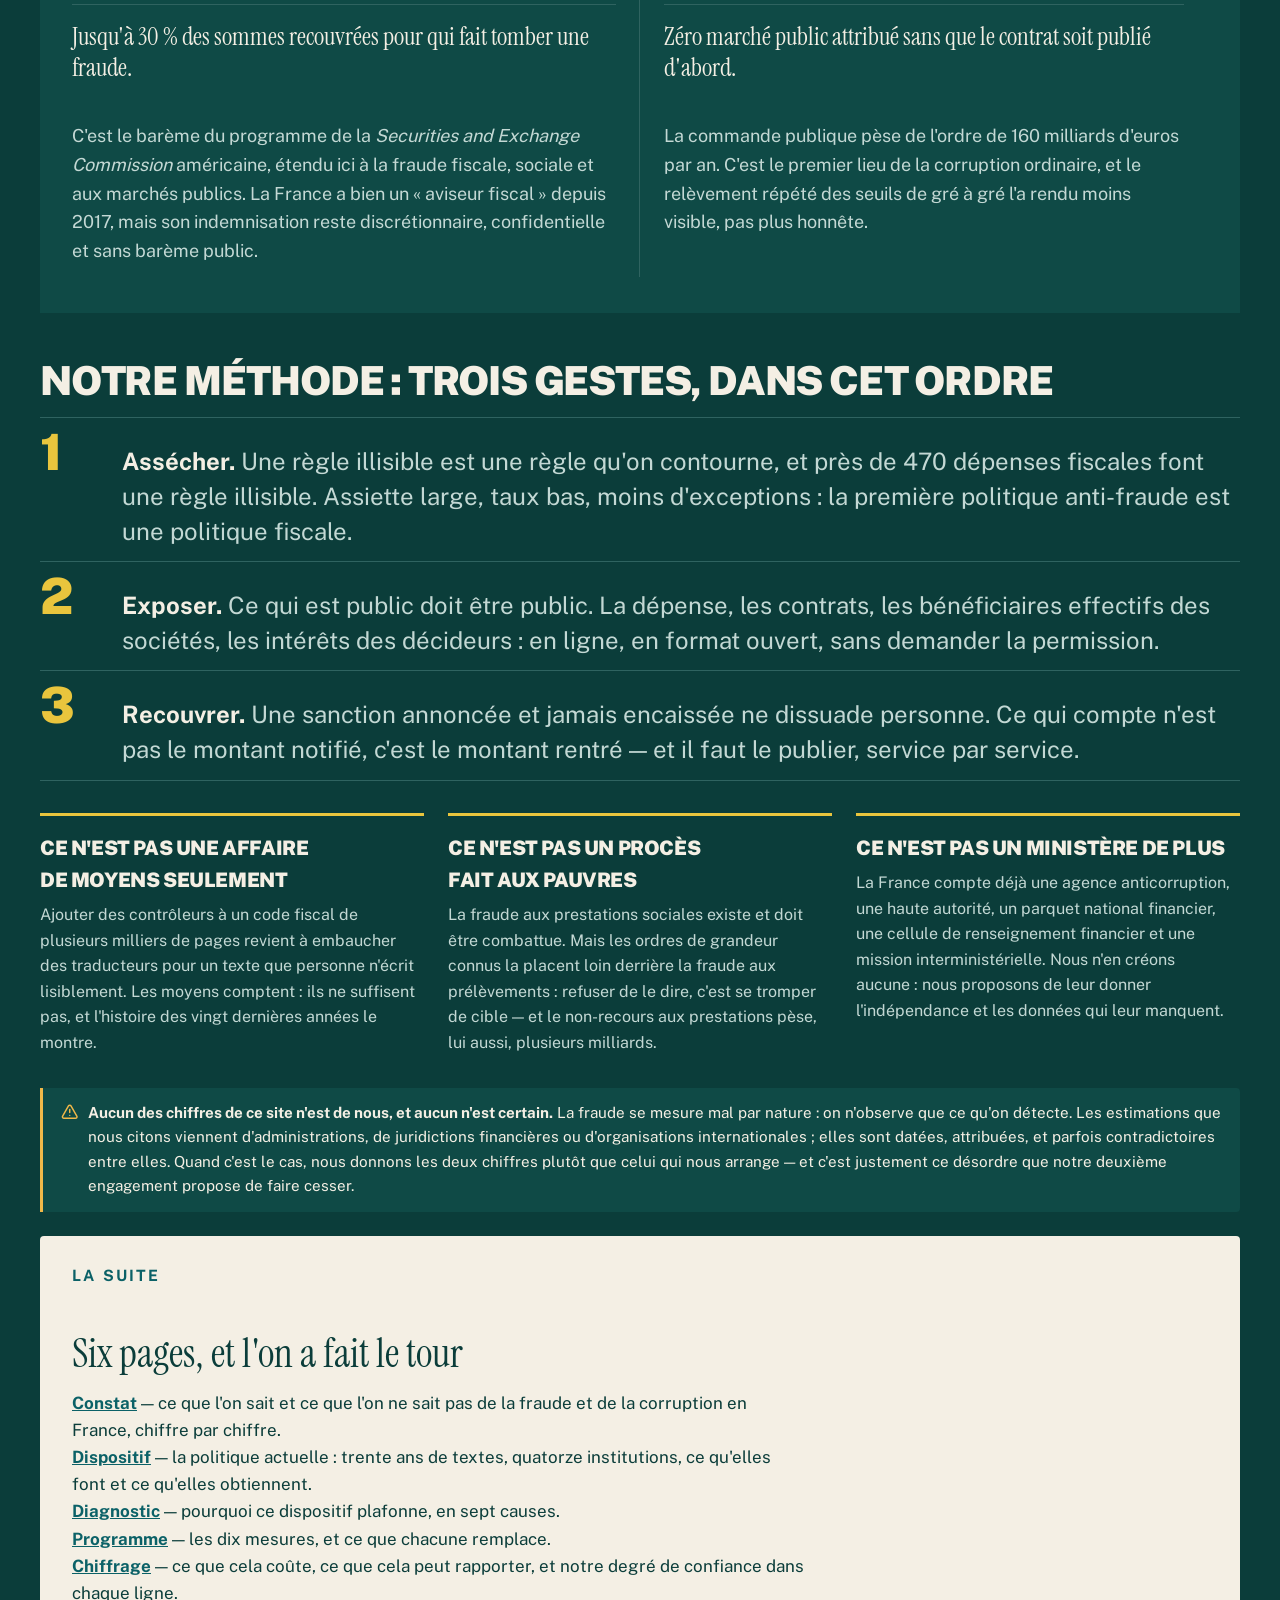
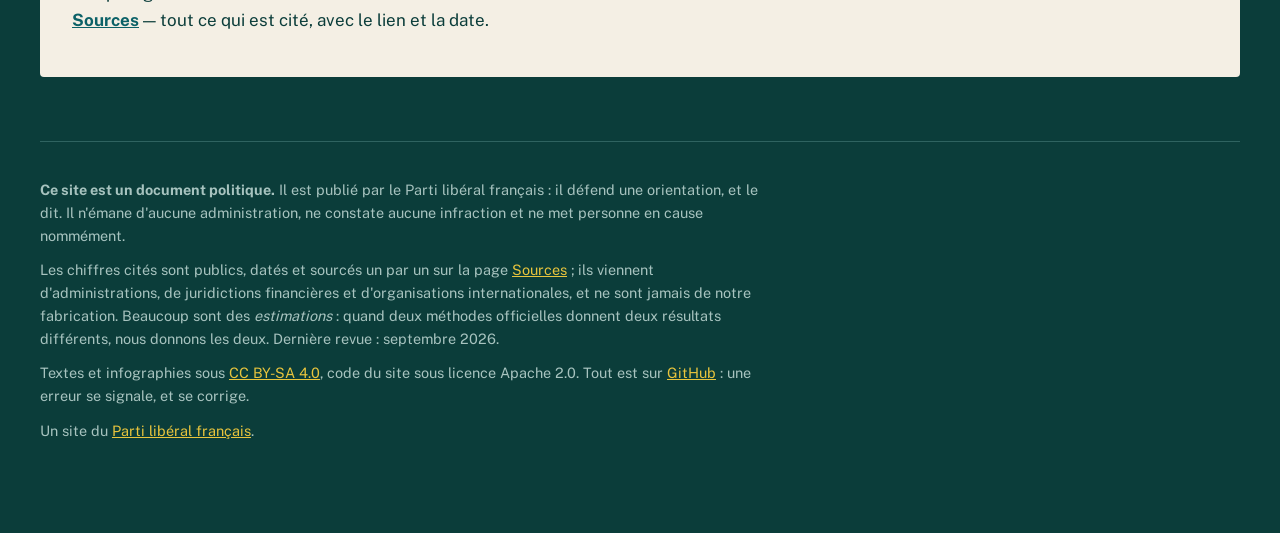
==== commit b3493c3d: "Corriger les incohérences internes et l'arithmétique du chiffrage Le site promet que tout ce qu'il é" ====
--- a/index.html
+++ b/index.html
@@ -28,7 +28,7 @@
     <a class="bouton second" href="constat.html">Commencer par les chiffres</a>
   </p>
 </div>
-<section class="engagements" aria-label="Nos quatre engagements"><div class="grille"><div class="engagement"><p class="rang">01</p><p class="chiffre">100 %</p><p class="promesse">Chaque euro public publié en ligne, du contrat jusqu'au dernier avenant.</p><p class="detail">Marchés, subventions, aides aux entreprises, dépenses des collectivités&nbsp;: en données ouvertes, lisibles par une machine, sous trente jours. Ce n'est pas une idée neuve — l'Ukraine (<i>Prozorro</i>) et les États-Unis (<i>USAspending</i>) le font déjà. La France publie aujourd'hui des fragments, dans des formats qui ne se recoupent pas.</p></div><div class="engagement"><p class="rang">02</p><p class="chiffre">1 par an</p><p class="promesse">Un chiffrage officiel et indépendant de la fraude, publié chaque année.</p><p class="detail">Le Royaume-Uni publie son <i>tax gap</i> depuis 2005&nbsp;: une méthode, une série, un débat. La France n'a jamais publié d'estimation officielle consolidée — les chiffres qui circulent viennent d'un syndicat, d'un institut ou d'une commission, et vont du simple au double.</p></div><div class="engagement"><p class="rang">03</p><p class="chiffre">30 %</p><p class="promesse">Jusqu'à 30&nbsp;% des sommes recouvrées pour qui fait tomber une fraude.</p><p class="detail">C'est le barème du programme de la <i>Securities and Exchange Commission</i> américaine, étendu ici à la fraude fiscale, sociale et aux marchés publics. La France a bien un « aviseur fiscal » depuis 2017, mais son indemnisation reste discrétionnaire, confidentielle et sans barème public.</p></div><div class="engagement"><p class="rang">04</p><p class="chiffre">0</p><p class="promesse">Zéro marché public attribué sans que le contrat soit publié d'abord.</p><p class="detail">La commande publique pèse de l'ordre de 160&nbsp;milliards d'euros par an. C'est le premier lieu de la corruption ordinaire, et le relèvement répété des seuils de gré à gré l'a rendu moins visible, pas plus honnête.</p></div></div></section><h2>Notre méthode&nbsp;: trois gestes, dans cet ordre</h2><ol class="gestes"><li><span class="rang">1</span><span><strong>Assécher.</strong> Une règle illisible est une règle qu'on contourne, et près de 470 dépenses fiscales font une règle illisible. Assiette large, taux bas, moins d'exceptions&nbsp;: la première politique anti-fraude est une politique fiscale.</span></li><li><span class="rang">2</span><span><strong>Exposer.</strong> Ce qui est public doit être public. La dépense, les contrats, les bénéficiaires effectifs des sociétés, les intérêts des décideurs&nbsp;: en ligne, en format ouvert, sans demander la permission.</span></li><li><span class="rang">3</span><span><strong>Recouvrer.</strong> Une sanction annoncée et jamais encaissée ne dissuade personne. Ce qui compte n'est pas le montant notifié, c'est le montant rentré — et il faut le publier, service par service.</span></li></ol><div class="points"><div class="point"><h3>Ce n&#x27;est pas une affaire de moyens seulement</h3><p>Ajouter des contrôleurs à un code fiscal de 1&nbsp;900 pages revient à embaucher des traducteurs pour un texte que personne n'écrit lisiblement. Les moyens comptent&nbsp;: ils ne suffisent pas, et l'histoire des vingt dernières années le montre.</p></div><div class="point"><h3>Ce n&#x27;est pas un procès fait aux pauvres</h3><p>La fraude aux prestations sociales existe et doit être combattue. Mais les ordres de grandeur connus la placent loin derrière la fraude aux prélèvements&nbsp;: refuser de le dire, c'est se tromper de cible — et le non-recours aux prestations pèse, lui aussi, plusieurs milliards.</p></div><div class="point"><h3>Ce n&#x27;est pas un ministère de plus</h3><p>La France compte déjà une agence anticorruption, une haute autorité, un parquet national financier, une cellule de renseignement financier et une mission interministérielle. Nous n'en créons aucune&nbsp;: nous proposons de leur donner l'indépendance et les données qui leur manquent.</p></div></div><div class="note avertissement"><svg class="icone" viewBox="0 0 24 24" fill="none" stroke="currentColor" stroke-width="2" stroke-linecap="round" stroke-linejoin="round" role="img" aria-label="Attention"><path d="m21.73 18-8-14a2 2 0 0 0-3.48 0l-8 14A2 2 0 0 0 4 21h16a2 2 0 0 0 1.73-3" /><path d="M12 9v4" /><path d="M12 17h.01" /></svg><div><b>Aucun des chiffres de ce site n'est de nous, et aucun n'est certain.</b> La fraude se mesure mal par nature&nbsp;: on n'observe que ce qu'on détecte. Les estimations que nous citons viennent d'administrations, de juridictions financières ou d'organisations internationales ; elles sont datées, attribuées, et parfois contradictoires entre elles. Quand c'est le cas, nous donnons les deux chiffres plutôt que celui qui nous arrange — et c'est justement ce désordre que notre deuxième engagement propose de faire cesser.</div></div>
+<section class="engagements" aria-label="Nos quatre engagements"><div class="grille"><div class="engagement"><p class="rang">01</p><p class="chiffre">100 %</p><p class="promesse">Chaque euro public publié en ligne, du contrat jusqu'au dernier avenant.</p><p class="detail">Marchés, subventions, aides aux entreprises, dépenses des collectivités&nbsp;: en données ouvertes, lisibles par une machine, sous trente jours. Ce n'est pas une idée neuve — l'Ukraine (<i>Prozorro</i>) et les États-Unis (<i>USAspending</i>) le font déjà. La France publie aujourd'hui des fragments, dans des formats qui ne se recoupent pas.</p></div><div class="engagement"><p class="rang">02</p><p class="chiffre">1 par an</p><p class="promesse">Un chiffrage officiel et indépendant de la fraude, publié chaque année.</p><p class="detail">Le Royaume-Uni publie son <i>tax gap</i> depuis 2005&nbsp;: une méthode, une série, un débat. La France n'a jamais publié d'estimation officielle consolidée — les chiffres qui circulent viennent d'un syndicat, d'un institut ou d'une commission, et vont de 9 à 100&nbsp;milliards d'euros selon le périmètre retenu.</p></div><div class="engagement"><p class="rang">03</p><p class="chiffre">30 %</p><p class="promesse">Jusqu'à 30&nbsp;% des sommes recouvrées pour qui fait tomber une fraude.</p><p class="detail">C'est le barème du programme de la <i>Securities and Exchange Commission</i> américaine, étendu ici à la fraude fiscale, sociale et aux marchés publics. La France a bien un « aviseur fiscal » depuis 2017, mais son indemnisation reste discrétionnaire, confidentielle et sans barème public.</p></div><div class="engagement"><p class="rang">04</p><p class="chiffre">0</p><p class="promesse">Zéro marché public attribué sans que le contrat soit publié d'abord.</p><p class="detail">La commande publique pèse de l'ordre de 160&nbsp;milliards d'euros par an. C'est le premier lieu de la corruption ordinaire, et le relèvement répété des seuils de gré à gré l'a rendu moins visible, pas plus honnête.</p></div></div></section><h2>Notre méthode&nbsp;: trois gestes, dans cet ordre</h2><ol class="gestes"><li><span class="rang">1</span><span><strong>Assécher.</strong> Une règle illisible est une règle qu'on contourne, et près de 470 dépenses fiscales font une règle illisible. Assiette large, taux bas, moins d'exceptions&nbsp;: la première politique anti-fraude est une politique fiscale.</span></li><li><span class="rang">2</span><span><strong>Exposer.</strong> Ce qui est public doit être public. La dépense, les contrats, les bénéficiaires effectifs des sociétés, les intérêts des décideurs&nbsp;: en ligne, en format ouvert, sans demander la permission.</span></li><li><span class="rang">3</span><span><strong>Recouvrer.</strong> Une sanction annoncée et jamais encaissée ne dissuade personne. Ce qui compte n'est pas le montant notifié, c'est le montant rentré — et il faut le publier, service par service.</span></li></ol><div class="points"><div class="point"><h3>Ce n&#x27;est pas une affaire de moyens seulement</h3><p>Ajouter des contrôleurs à un code fiscal de plusieurs milliers de pages revient à embaucher des traducteurs pour un texte que personne n'écrit lisiblement. Les moyens comptent&nbsp;: ils ne suffisent pas, et l'histoire des vingt dernières années le montre.</p></div><div class="point"><h3>Ce n&#x27;est pas un procès fait aux pauvres</h3><p>La fraude aux prestations sociales existe et doit être combattue. Mais les ordres de grandeur connus la placent loin derrière la fraude aux prélèvements&nbsp;: refuser de le dire, c'est se tromper de cible — et le non-recours aux prestations pèse, lui aussi, plusieurs milliards.</p></div><div class="point"><h3>Ce n&#x27;est pas un ministère de plus</h3><p>La France compte déjà une agence anticorruption, une haute autorité, un parquet national financier, une cellule de renseignement financier et une mission interministérielle. Nous n'en créons aucune&nbsp;: nous proposons de leur donner l'indépendance et les données qui leur manquent.</p></div></div><div class="note avertissement"><svg class="icone" viewBox="0 0 24 24" fill="none" stroke="currentColor" stroke-width="2" stroke-linecap="round" stroke-linejoin="round" role="img" aria-label="Attention"><path d="m21.73 18-8-14a2 2 0 0 0-3.48 0l-8 14A2 2 0 0 0 4 21h16a2 2 0 0 0 1.73-3" /><path d="M12 9v4" /><path d="M12 17h.01" /></svg><div><b>Aucun des chiffres de ce site n'est de nous, et aucun n'est certain.</b> La fraude se mesure mal par nature&nbsp;: on n'observe que ce qu'on détecte. Les estimations que nous citons viennent d'administrations, de juridictions financières ou d'organisations internationales ; elles sont datées, attribuées, et parfois contradictoires entre elles. Quand c'est le cas, nous donnons les deux chiffres plutôt que celui qui nous arrange — et c'est justement ce désordre que notre deuxième engagement propose de faire cesser.</div></div>
 <div class="creme">
   <p class="surtitre">La suite</p>
   <h2 class="serif" style="text-transform:none">Six pages, et l'on a fait le tour</h2>
@@ -36,8 +36,8 @@
   l'on ne sait pas de la fraude et de la corruption en France, chiffre par
   chiffre.<br>
   <a href="dispositif.html"><b>Dispositif</b></a> — la politique actuelle&nbsp;:
-  trente ans de lois, douze institutions, ce qu'elles font et ce qu'elles
-  obtiennent.<br>
+  trente ans de textes, quatorze institutions, ce qu'elles font et ce
+  qu'elles obtiennent.<br>
   <a href="diagnostic.html"><b>Diagnostic</b></a> — pourquoi ce dispositif
   plafonne, en sept causes.<br>
   <a href="programme.html"><b>Programme</b></a> — les dix mesures, et ce que
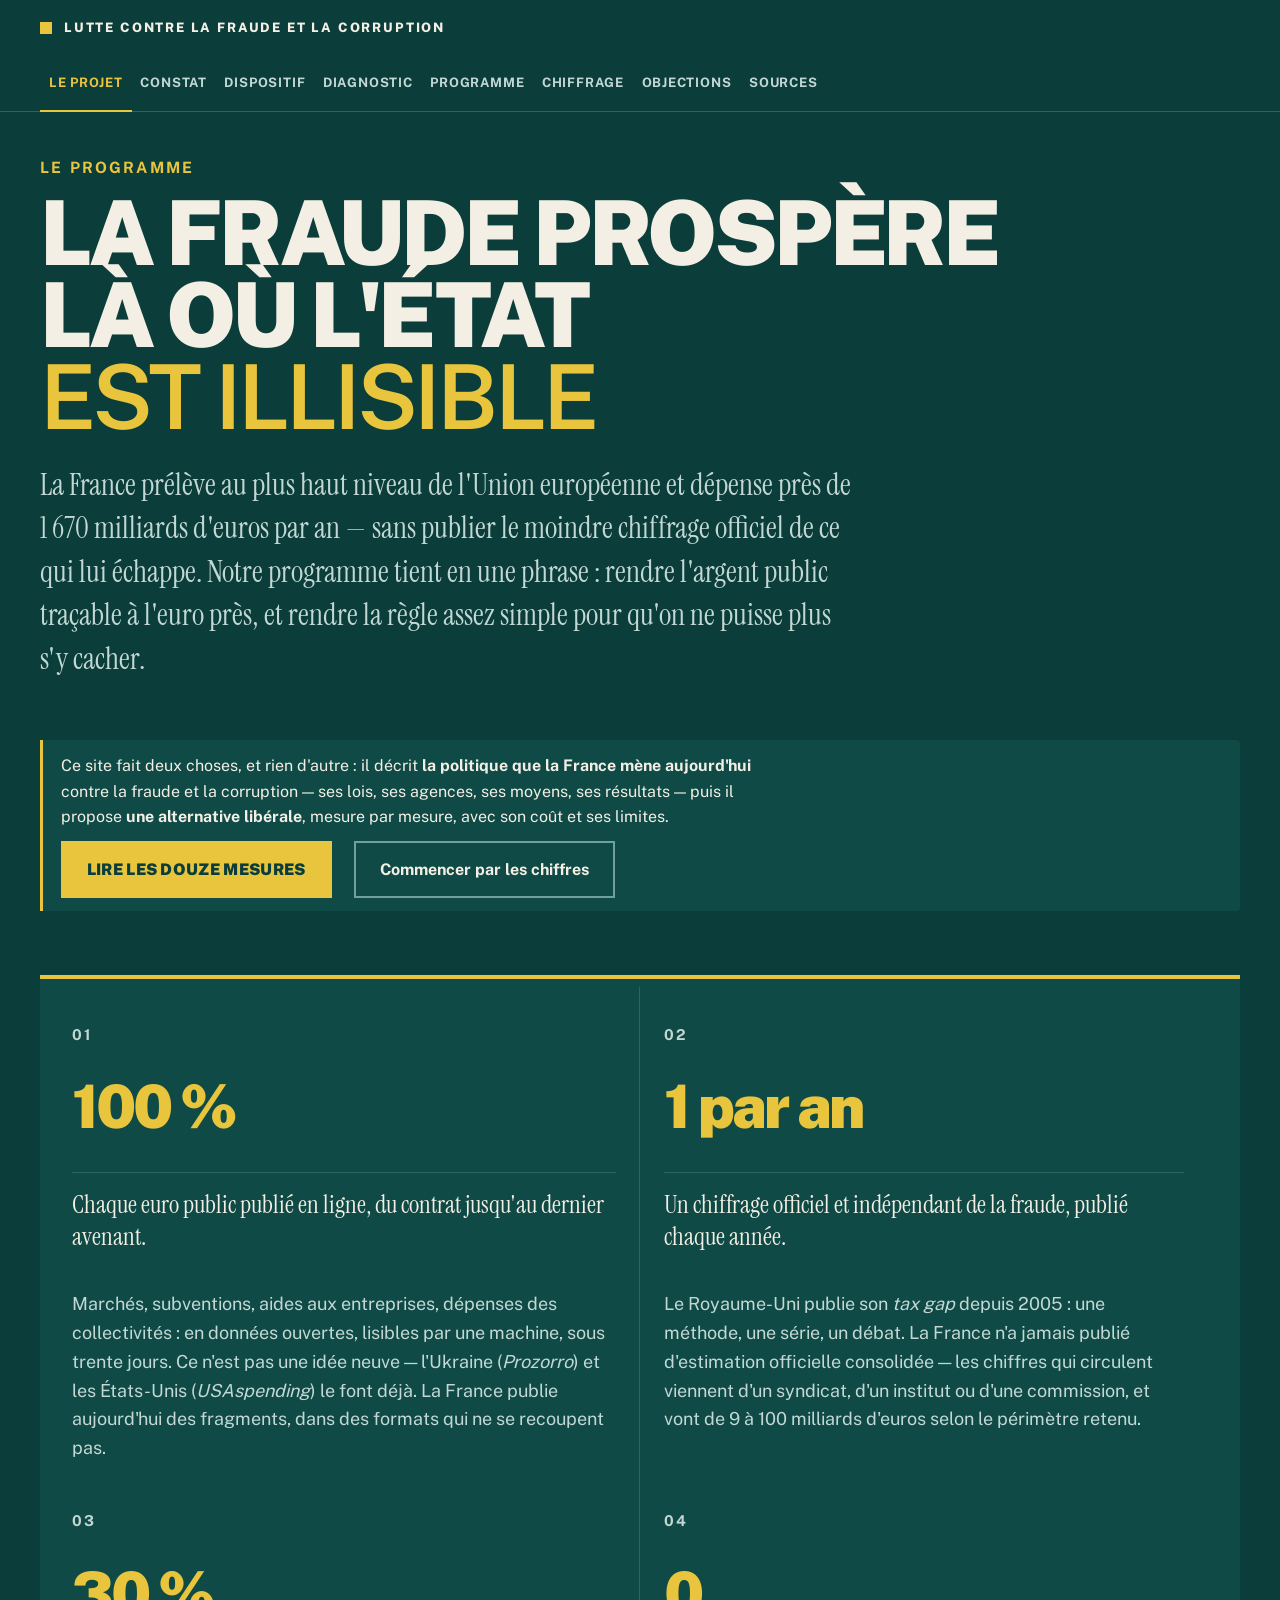
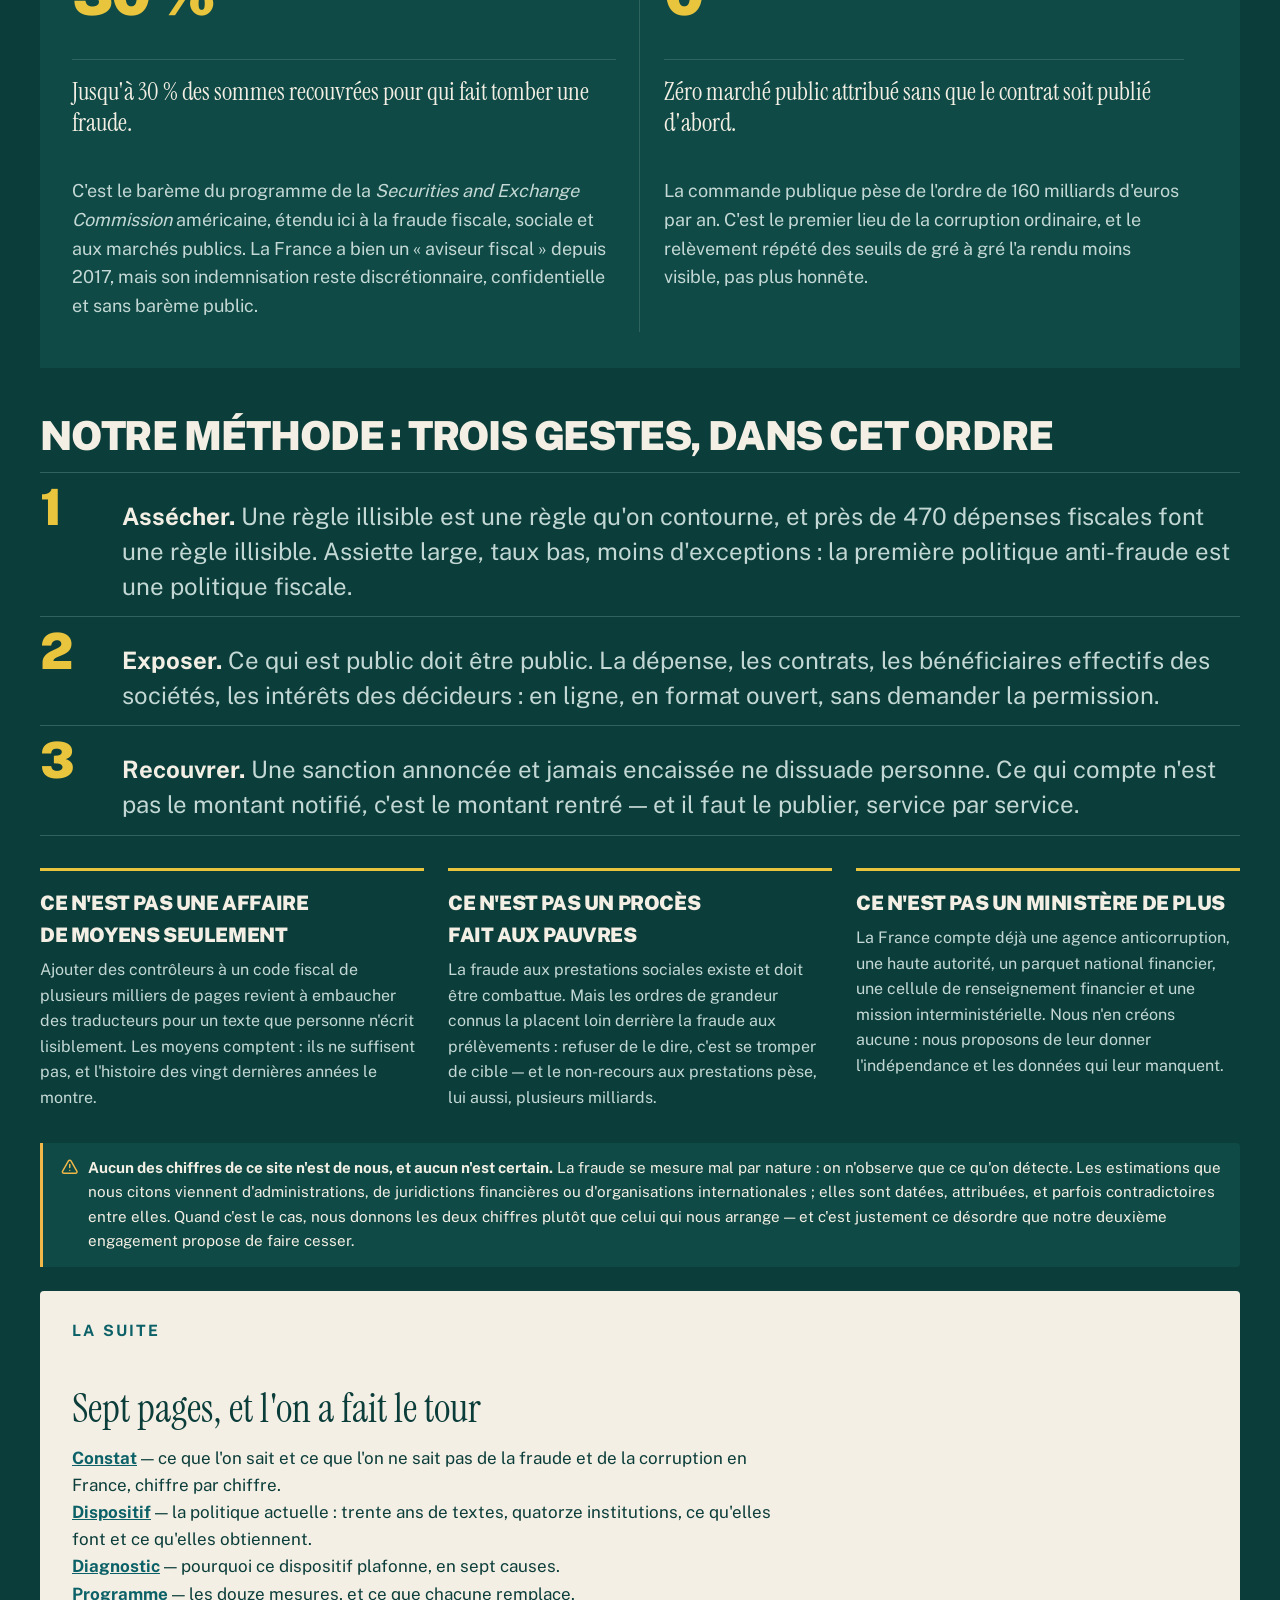
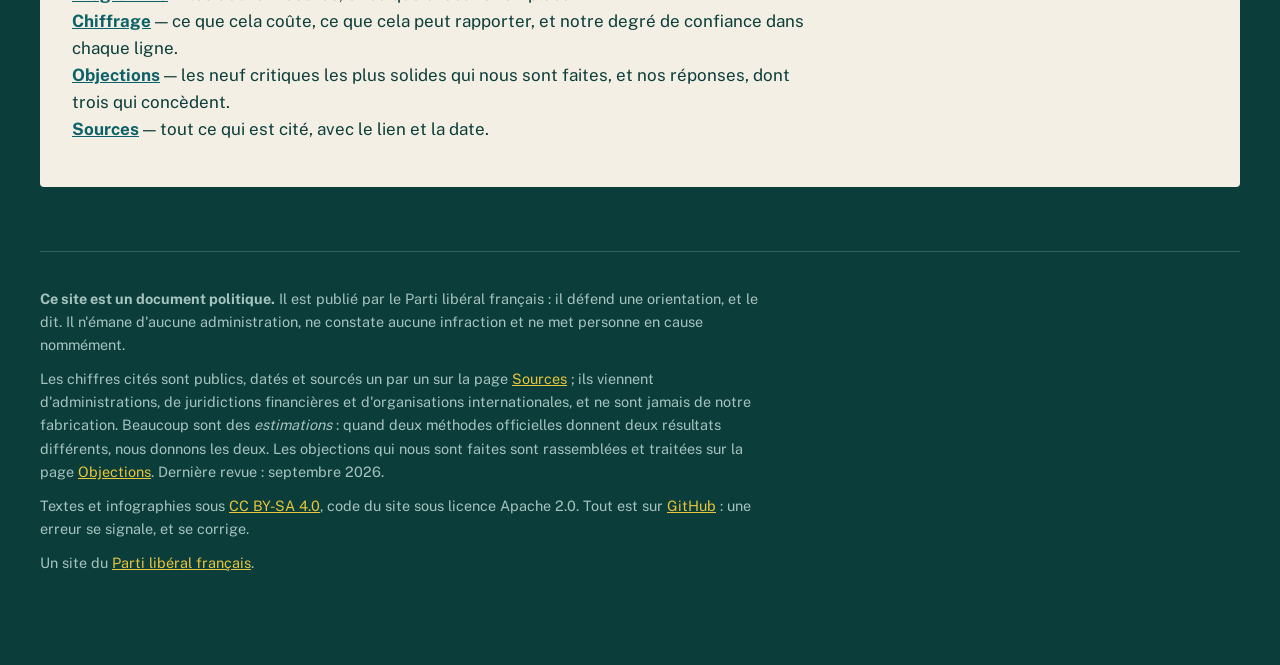
==== commit 50ada7f3: "Traiter le fond : deux mesures manquantes, une thèse corrigée, une page d'objections Suite de l'audi" ====
--- a/index.html
+++ b/index.html
@@ -14,24 +14,24 @@
 <a class="evitement" href="#contenu">Aller au contenu</a>
 <header class="bandeau"><div class="interieur">
   <p class="nom"><a href="index.html"><span>Lutte contre la fraude et la corruption</span></a></p>
-  <nav aria-label="Navigation principale"><span class="groupe"><span class="etiquette">Le projet</span><span class="liens"><a href="index.html" aria-current="page">Le projet</a></span></span><span class="groupe"><span class="etiquette">Ce qui est</span><span class="liens"><a href="constat.html">Constat</a><a href="dispositif.html">Dispositif</a><a href="diagnostic.html">Diagnostic</a></span></span><span class="groupe"><span class="etiquette">Ce que nous proposons</span><span class="liens"><a href="programme.html">Programme</a><a href="chiffrage.html">Chiffrage</a></span></span><span class="groupe"><span class="etiquette">La confiance</span><span class="liens"><a href="sources.html">Sources</a></span></span></nav>
+  <nav aria-label="Navigation principale"><span class="groupe"><span class="etiquette">Le projet</span><span class="liens"><a href="index.html" aria-current="page">Le projet</a></span></span><span class="groupe"><span class="etiquette">Ce qui est</span><span class="liens"><a href="constat.html">Constat</a><a href="dispositif.html">Dispositif</a><a href="diagnostic.html">Diagnostic</a></span></span><span class="groupe"><span class="etiquette">Ce que nous proposons</span><span class="liens"><a href="programme.html">Programme</a><a href="chiffrage.html">Chiffrage</a><a href="objections.html">Objections</a></span></span><span class="groupe"><span class="etiquette">La confiance</span><span class="liens"><a href="sources.html">Sources</a></span></span></nav>
 </div></header>
 <main id="contenu" tabindex="-1">
-<div class="affiche"><p class="surtitre">Le programme</p><h1>La fraude prospère<br>là où l'État<br><span class="cle-texte">est illisible</span></h1><p class="chapeau">La France prélève plus que tout autre pays de l'Union européenne et dépense près de 1&nbsp;670&nbsp;milliards d'euros par an — sans publier le moindre chiffrage officiel de ce qui lui échappe. Notre programme tient en une phrase&nbsp;: rendre l'argent public traçable à l'euro près, et rendre la règle assez simple pour qu'on ne puisse plus s'y cacher.</p></div>
+<div class="affiche"><p class="surtitre">Le programme</p><h1>La fraude prospère<br>là où l'État<br><span class="cle-texte">est illisible</span></h1><p class="chapeau">La France prélève au plus haut niveau de l'Union européenne et dépense près de 1&nbsp;670&nbsp;milliards d'euros par an — sans publier le moindre chiffrage officiel de ce qui lui échappe. Notre programme tient en une phrase&nbsp;: rendre l'argent public traçable à l'euro près, et rendre la règle assez simple pour qu'on ne puisse plus s'y cacher.</p></div>
 <div class="note entree">
   <p>Ce site fait deux choses, et rien d'autre&nbsp;: il décrit <b>la politique
   que la France mène aujourd'hui</b> contre la fraude et la corruption — ses
   lois, ses agences, ses moyens, ses résultats — puis il propose <b>une
   alternative libérale</b>, mesure par mesure, avec son coût et ses limites.</p>
   <p class="actions">
-    <a class="bouton" href="programme.html">Lire les dix mesures</a>
+    <a class="bouton" href="programme.html">Lire les douze mesures</a>
     <a class="bouton second" href="constat.html">Commencer par les chiffres</a>
   </p>
 </div>
 <section class="engagements" aria-label="Nos quatre engagements"><div class="grille"><div class="engagement"><p class="rang">01</p><p class="chiffre">100 %</p><p class="promesse">Chaque euro public publié en ligne, du contrat jusqu'au dernier avenant.</p><p class="detail">Marchés, subventions, aides aux entreprises, dépenses des collectivités&nbsp;: en données ouvertes, lisibles par une machine, sous trente jours. Ce n'est pas une idée neuve — l'Ukraine (<i>Prozorro</i>) et les États-Unis (<i>USAspending</i>) le font déjà. La France publie aujourd'hui des fragments, dans des formats qui ne se recoupent pas.</p></div><div class="engagement"><p class="rang">02</p><p class="chiffre">1 par an</p><p class="promesse">Un chiffrage officiel et indépendant de la fraude, publié chaque année.</p><p class="detail">Le Royaume-Uni publie son <i>tax gap</i> depuis 2005&nbsp;: une méthode, une série, un débat. La France n'a jamais publié d'estimation officielle consolidée — les chiffres qui circulent viennent d'un syndicat, d'un institut ou d'une commission, et vont de 9 à 100&nbsp;milliards d'euros selon le périmètre retenu.</p></div><div class="engagement"><p class="rang">03</p><p class="chiffre">30 %</p><p class="promesse">Jusqu'à 30&nbsp;% des sommes recouvrées pour qui fait tomber une fraude.</p><p class="detail">C'est le barème du programme de la <i>Securities and Exchange Commission</i> américaine, étendu ici à la fraude fiscale, sociale et aux marchés publics. La France a bien un « aviseur fiscal » depuis 2017, mais son indemnisation reste discrétionnaire, confidentielle et sans barème public.</p></div><div class="engagement"><p class="rang">04</p><p class="chiffre">0</p><p class="promesse">Zéro marché public attribué sans que le contrat soit publié d'abord.</p><p class="detail">La commande publique pèse de l'ordre de 160&nbsp;milliards d'euros par an. C'est le premier lieu de la corruption ordinaire, et le relèvement répété des seuils de gré à gré l'a rendu moins visible, pas plus honnête.</p></div></div></section><h2>Notre méthode&nbsp;: trois gestes, dans cet ordre</h2><ol class="gestes"><li><span class="rang">1</span><span><strong>Assécher.</strong> Une règle illisible est une règle qu'on contourne, et près de 470 dépenses fiscales font une règle illisible. Assiette large, taux bas, moins d'exceptions&nbsp;: la première politique anti-fraude est une politique fiscale.</span></li><li><span class="rang">2</span><span><strong>Exposer.</strong> Ce qui est public doit être public. La dépense, les contrats, les bénéficiaires effectifs des sociétés, les intérêts des décideurs&nbsp;: en ligne, en format ouvert, sans demander la permission.</span></li><li><span class="rang">3</span><span><strong>Recouvrer.</strong> Une sanction annoncée et jamais encaissée ne dissuade personne. Ce qui compte n'est pas le montant notifié, c'est le montant rentré — et il faut le publier, service par service.</span></li></ol><div class="points"><div class="point"><h3>Ce n&#x27;est pas une affaire de moyens seulement</h3><p>Ajouter des contrôleurs à un code fiscal de plusieurs milliers de pages revient à embaucher des traducteurs pour un texte que personne n'écrit lisiblement. Les moyens comptent&nbsp;: ils ne suffisent pas, et l'histoire des vingt dernières années le montre.</p></div><div class="point"><h3>Ce n&#x27;est pas un procès fait aux pauvres</h3><p>La fraude aux prestations sociales existe et doit être combattue. Mais les ordres de grandeur connus la placent loin derrière la fraude aux prélèvements&nbsp;: refuser de le dire, c'est se tromper de cible — et le non-recours aux prestations pèse, lui aussi, plusieurs milliards.</p></div><div class="point"><h3>Ce n&#x27;est pas un ministère de plus</h3><p>La France compte déjà une agence anticorruption, une haute autorité, un parquet national financier, une cellule de renseignement financier et une mission interministérielle. Nous n'en créons aucune&nbsp;: nous proposons de leur donner l'indépendance et les données qui leur manquent.</p></div></div><div class="note avertissement"><svg class="icone" viewBox="0 0 24 24" fill="none" stroke="currentColor" stroke-width="2" stroke-linecap="round" stroke-linejoin="round" role="img" aria-label="Attention"><path d="m21.73 18-8-14a2 2 0 0 0-3.48 0l-8 14A2 2 0 0 0 4 21h16a2 2 0 0 0 1.73-3" /><path d="M12 9v4" /><path d="M12 17h.01" /></svg><div><b>Aucun des chiffres de ce site n'est de nous, et aucun n'est certain.</b> La fraude se mesure mal par nature&nbsp;: on n'observe que ce qu'on détecte. Les estimations que nous citons viennent d'administrations, de juridictions financières ou d'organisations internationales ; elles sont datées, attribuées, et parfois contradictoires entre elles. Quand c'est le cas, nous donnons les deux chiffres plutôt que celui qui nous arrange — et c'est justement ce désordre que notre deuxième engagement propose de faire cesser.</div></div>
 <div class="creme">
   <p class="surtitre">La suite</p>
-  <h2 class="serif" style="text-transform:none">Six pages, et l'on a fait le tour</h2>
+  <h2 class="serif" style="text-transform:none">Sept pages, et l'on a fait le tour</h2>
   <p><a href="constat.html"><b>Constat</b></a> — ce que l'on sait et ce que
   l'on ne sait pas de la fraude et de la corruption en France, chiffre par
   chiffre.<br>
@@ -40,10 +40,12 @@
   qu'elles obtiennent.<br>
   <a href="diagnostic.html"><b>Diagnostic</b></a> — pourquoi ce dispositif
   plafonne, en sept causes.<br>
-  <a href="programme.html"><b>Programme</b></a> — les dix mesures, et ce que
-  chacune remplace.<br>
+  <a href="programme.html"><b>Programme</b></a> — les douze mesures, et ce
+  que chacune remplace.<br>
   <a href="chiffrage.html"><b>Chiffrage</b></a> — ce que cela coûte, ce que
   cela peut rapporter, et notre degré de confiance dans chaque ligne.<br>
+  <a href="objections.html"><b>Objections</b></a> — les neuf critiques les plus
+  solides qui nous sont faites, et nos réponses, dont trois qui concèdent.<br>
   <a href="sources.html"><b>Sources</b></a> — tout ce qui est cité, avec le
   lien et la date.</p>
 </div>
@@ -59,7 +61,9 @@
   juridictions financières et d'organisations internationales, et ne sont
   jamais de notre fabrication. Beaucoup sont des <em>estimations</em> : quand
   deux méthodes officielles donnent deux résultats différents, nous donnons les
-  deux. Dernière revue&nbsp;: septembre 2026.</p>
+  deux. Les objections qui nous sont faites sont rassemblées et traitées sur
+  la page <a href="objections.html">Objections</a>. Dernière
+  revue&nbsp;: septembre 2026.</p>
   <p>Textes et infographies sous
   <a href="https://creativecommons.org/licenses/by-sa/4.0/deed.fr">CC&nbsp;BY-SA&nbsp;4.0</a>,
   code du site sous licence Apache&nbsp;2.0. Tout est sur
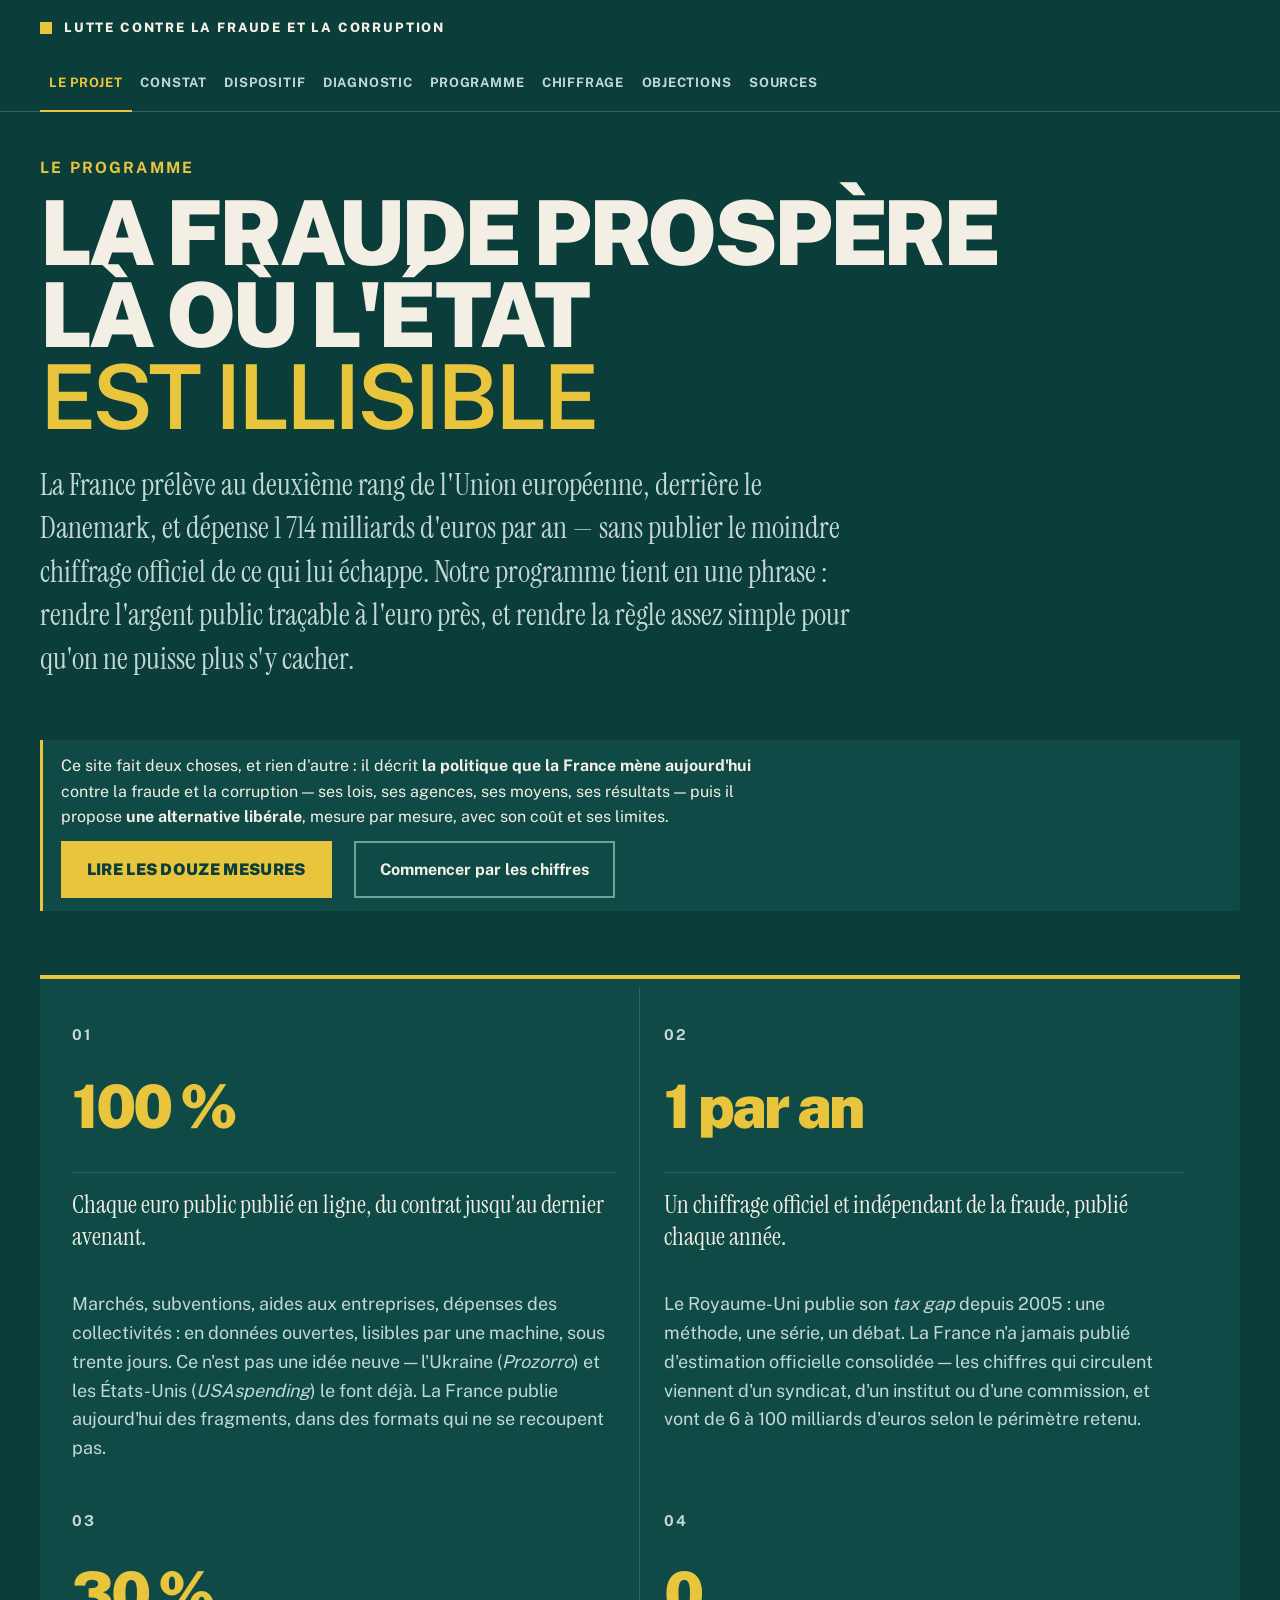
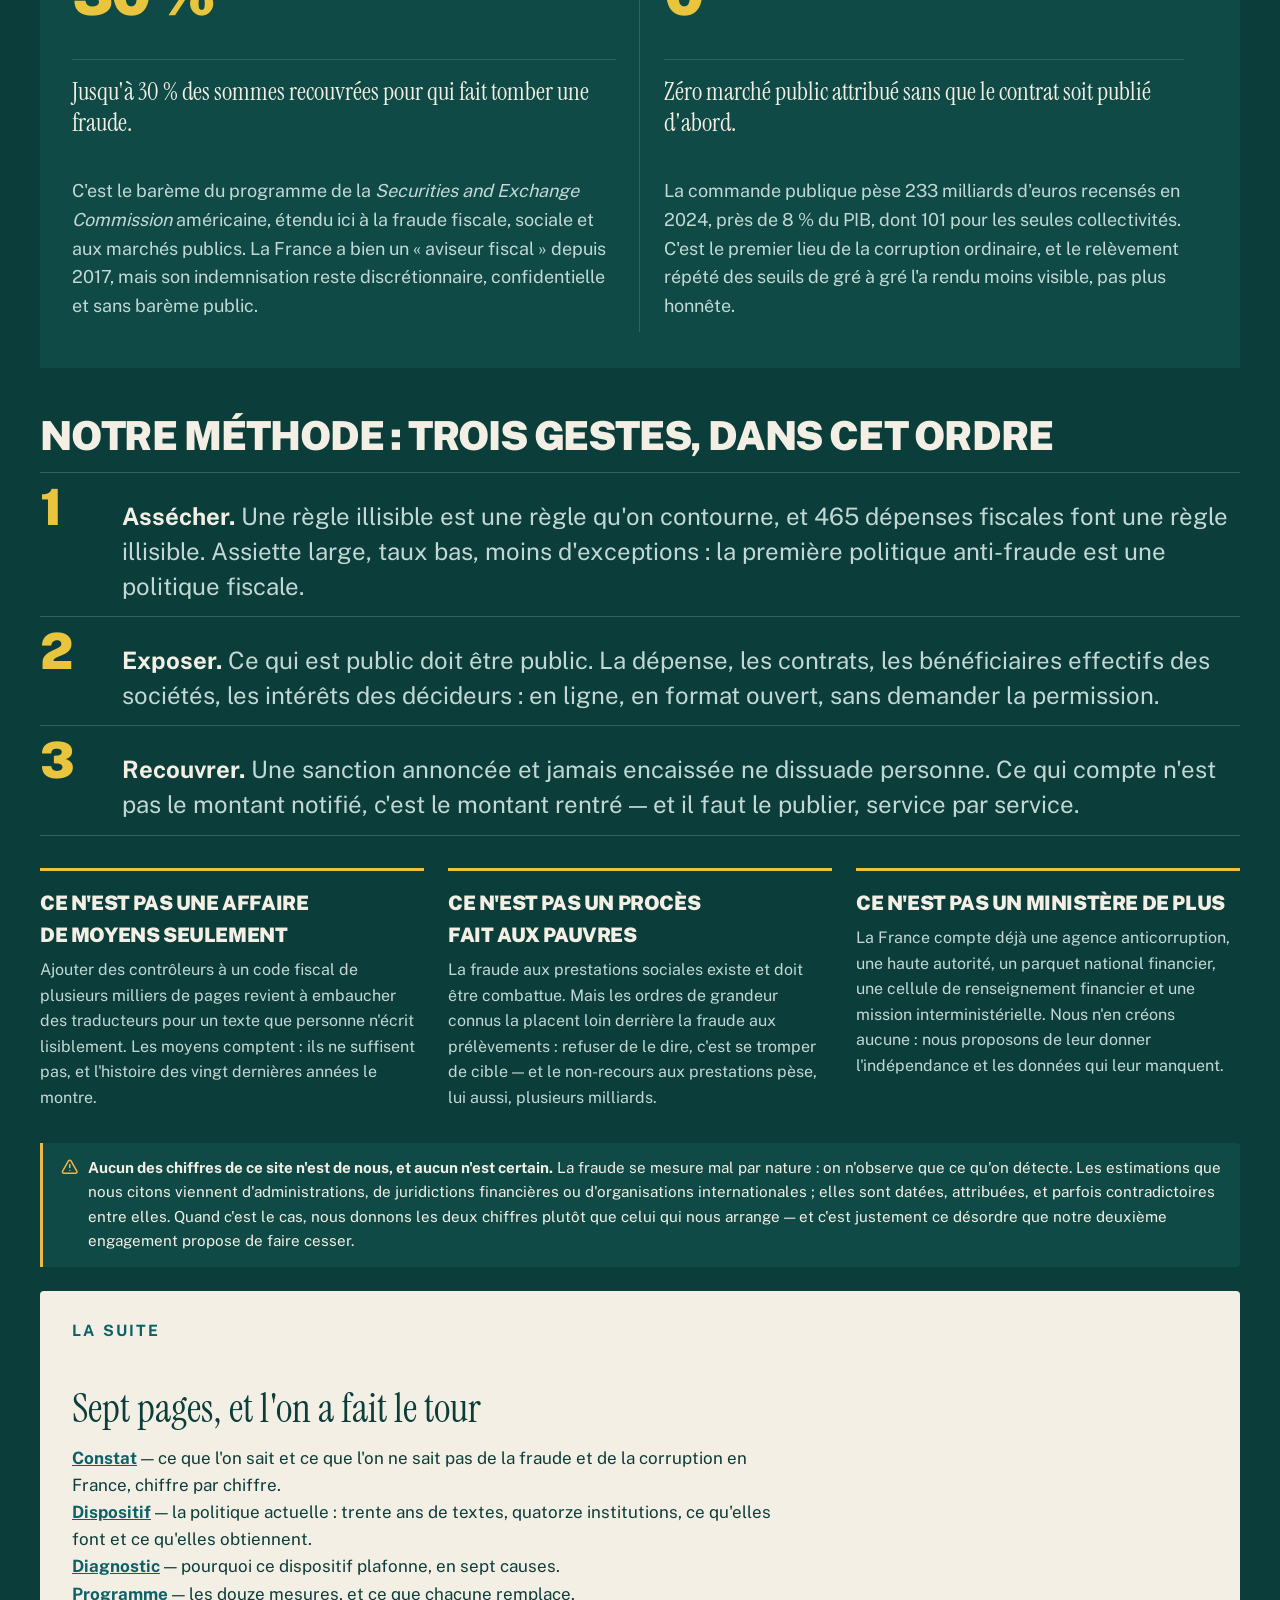
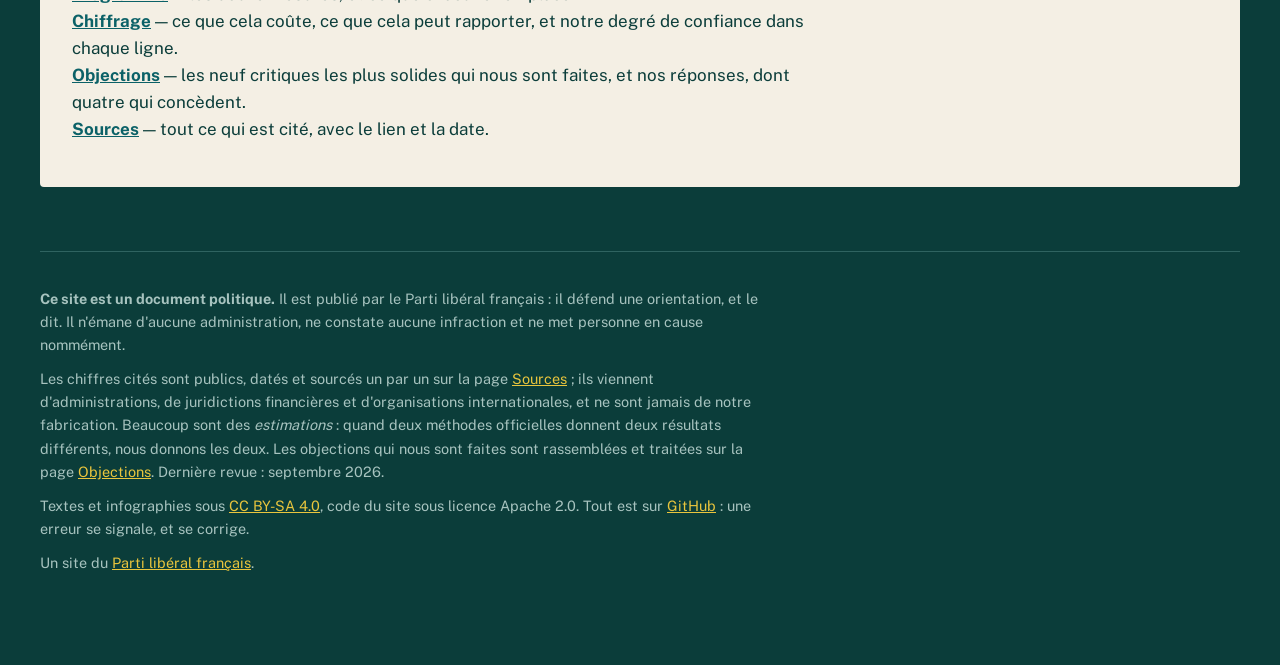
==== commit f541f830: "Actualiser tous les chiffres aux derniers millésimes publiés Le site promettait de dire jusqu'où all" ====
--- a/index.html
+++ b/index.html
@@ -17,7 +17,7 @@
   <nav aria-label="Navigation principale"><span class="groupe"><span class="etiquette">Le projet</span><span class="liens"><a href="index.html" aria-current="page">Le projet</a></span></span><span class="groupe"><span class="etiquette">Ce qui est</span><span class="liens"><a href="constat.html">Constat</a><a href="dispositif.html">Dispositif</a><a href="diagnostic.html">Diagnostic</a></span></span><span class="groupe"><span class="etiquette">Ce que nous proposons</span><span class="liens"><a href="programme.html">Programme</a><a href="chiffrage.html">Chiffrage</a><a href="objections.html">Objections</a></span></span><span class="groupe"><span class="etiquette">La confiance</span><span class="liens"><a href="sources.html">Sources</a></span></span></nav>
 </div></header>
 <main id="contenu" tabindex="-1">
-<div class="affiche"><p class="surtitre">Le programme</p><h1>La fraude prospère<br>là où l'État<br><span class="cle-texte">est illisible</span></h1><p class="chapeau">La France prélève au plus haut niveau de l'Union européenne et dépense près de 1&nbsp;670&nbsp;milliards d'euros par an — sans publier le moindre chiffrage officiel de ce qui lui échappe. Notre programme tient en une phrase&nbsp;: rendre l'argent public traçable à l'euro près, et rendre la règle assez simple pour qu'on ne puisse plus s'y cacher.</p></div>
+<div class="affiche"><p class="surtitre">Le programme</p><h1>La fraude prospère<br>là où l'État<br><span class="cle-texte">est illisible</span></h1><p class="chapeau">La France prélève au deuxième rang de l'Union européenne, derrière le Danemark, et dépense 1&nbsp;714&nbsp;milliards d'euros par an — sans publier le moindre chiffrage officiel de ce qui lui échappe. Notre programme tient en une phrase&nbsp;: rendre l'argent public traçable à l'euro près, et rendre la règle assez simple pour qu'on ne puisse plus s'y cacher.</p></div>
 <div class="note entree">
   <p>Ce site fait deux choses, et rien d'autre&nbsp;: il décrit <b>la politique
   que la France mène aujourd'hui</b> contre la fraude et la corruption — ses
@@ -28,7 +28,7 @@
     <a class="bouton second" href="constat.html">Commencer par les chiffres</a>
   </p>
 </div>
-<section class="engagements" aria-label="Nos quatre engagements"><div class="grille"><div class="engagement"><p class="rang">01</p><p class="chiffre">100 %</p><p class="promesse">Chaque euro public publié en ligne, du contrat jusqu'au dernier avenant.</p><p class="detail">Marchés, subventions, aides aux entreprises, dépenses des collectivités&nbsp;: en données ouvertes, lisibles par une machine, sous trente jours. Ce n'est pas une idée neuve — l'Ukraine (<i>Prozorro</i>) et les États-Unis (<i>USAspending</i>) le font déjà. La France publie aujourd'hui des fragments, dans des formats qui ne se recoupent pas.</p></div><div class="engagement"><p class="rang">02</p><p class="chiffre">1 par an</p><p class="promesse">Un chiffrage officiel et indépendant de la fraude, publié chaque année.</p><p class="detail">Le Royaume-Uni publie son <i>tax gap</i> depuis 2005&nbsp;: une méthode, une série, un débat. La France n'a jamais publié d'estimation officielle consolidée — les chiffres qui circulent viennent d'un syndicat, d'un institut ou d'une commission, et vont de 9 à 100&nbsp;milliards d'euros selon le périmètre retenu.</p></div><div class="engagement"><p class="rang">03</p><p class="chiffre">30 %</p><p class="promesse">Jusqu'à 30&nbsp;% des sommes recouvrées pour qui fait tomber une fraude.</p><p class="detail">C'est le barème du programme de la <i>Securities and Exchange Commission</i> américaine, étendu ici à la fraude fiscale, sociale et aux marchés publics. La France a bien un « aviseur fiscal » depuis 2017, mais son indemnisation reste discrétionnaire, confidentielle et sans barème public.</p></div><div class="engagement"><p class="rang">04</p><p class="chiffre">0</p><p class="promesse">Zéro marché public attribué sans que le contrat soit publié d'abord.</p><p class="detail">La commande publique pèse de l'ordre de 160&nbsp;milliards d'euros par an. C'est le premier lieu de la corruption ordinaire, et le relèvement répété des seuils de gré à gré l'a rendu moins visible, pas plus honnête.</p></div></div></section><h2>Notre méthode&nbsp;: trois gestes, dans cet ordre</h2><ol class="gestes"><li><span class="rang">1</span><span><strong>Assécher.</strong> Une règle illisible est une règle qu'on contourne, et près de 470 dépenses fiscales font une règle illisible. Assiette large, taux bas, moins d'exceptions&nbsp;: la première politique anti-fraude est une politique fiscale.</span></li><li><span class="rang">2</span><span><strong>Exposer.</strong> Ce qui est public doit être public. La dépense, les contrats, les bénéficiaires effectifs des sociétés, les intérêts des décideurs&nbsp;: en ligne, en format ouvert, sans demander la permission.</span></li><li><span class="rang">3</span><span><strong>Recouvrer.</strong> Une sanction annoncée et jamais encaissée ne dissuade personne. Ce qui compte n'est pas le montant notifié, c'est le montant rentré — et il faut le publier, service par service.</span></li></ol><div class="points"><div class="point"><h3>Ce n&#x27;est pas une affaire de moyens seulement</h3><p>Ajouter des contrôleurs à un code fiscal de plusieurs milliers de pages revient à embaucher des traducteurs pour un texte que personne n'écrit lisiblement. Les moyens comptent&nbsp;: ils ne suffisent pas, et l'histoire des vingt dernières années le montre.</p></div><div class="point"><h3>Ce n&#x27;est pas un procès fait aux pauvres</h3><p>La fraude aux prestations sociales existe et doit être combattue. Mais les ordres de grandeur connus la placent loin derrière la fraude aux prélèvements&nbsp;: refuser de le dire, c'est se tromper de cible — et le non-recours aux prestations pèse, lui aussi, plusieurs milliards.</p></div><div class="point"><h3>Ce n&#x27;est pas un ministère de plus</h3><p>La France compte déjà une agence anticorruption, une haute autorité, un parquet national financier, une cellule de renseignement financier et une mission interministérielle. Nous n'en créons aucune&nbsp;: nous proposons de leur donner l'indépendance et les données qui leur manquent.</p></div></div><div class="note avertissement"><svg class="icone" viewBox="0 0 24 24" fill="none" stroke="currentColor" stroke-width="2" stroke-linecap="round" stroke-linejoin="round" role="img" aria-label="Attention"><path d="m21.73 18-8-14a2 2 0 0 0-3.48 0l-8 14A2 2 0 0 0 4 21h16a2 2 0 0 0 1.73-3" /><path d="M12 9v4" /><path d="M12 17h.01" /></svg><div><b>Aucun des chiffres de ce site n'est de nous, et aucun n'est certain.</b> La fraude se mesure mal par nature&nbsp;: on n'observe que ce qu'on détecte. Les estimations que nous citons viennent d'administrations, de juridictions financières ou d'organisations internationales ; elles sont datées, attribuées, et parfois contradictoires entre elles. Quand c'est le cas, nous donnons les deux chiffres plutôt que celui qui nous arrange — et c'est justement ce désordre que notre deuxième engagement propose de faire cesser.</div></div>
+<section class="engagements" aria-label="Nos quatre engagements"><div class="grille"><div class="engagement"><p class="rang">01</p><p class="chiffre">100 %</p><p class="promesse">Chaque euro public publié en ligne, du contrat jusqu'au dernier avenant.</p><p class="detail">Marchés, subventions, aides aux entreprises, dépenses des collectivités&nbsp;: en données ouvertes, lisibles par une machine, sous trente jours. Ce n'est pas une idée neuve — l'Ukraine (<i>Prozorro</i>) et les États-Unis (<i>USAspending</i>) le font déjà. La France publie aujourd'hui des fragments, dans des formats qui ne se recoupent pas.</p></div><div class="engagement"><p class="rang">02</p><p class="chiffre">1 par an</p><p class="promesse">Un chiffrage officiel et indépendant de la fraude, publié chaque année.</p><p class="detail">Le Royaume-Uni publie son <i>tax gap</i> depuis 2005&nbsp;: une méthode, une série, un débat. La France n'a jamais publié d'estimation officielle consolidée — les chiffres qui circulent viennent d'un syndicat, d'un institut ou d'une commission, et vont de 6 à 100&nbsp;milliards d'euros selon le périmètre retenu.</p></div><div class="engagement"><p class="rang">03</p><p class="chiffre">30 %</p><p class="promesse">Jusqu'à 30&nbsp;% des sommes recouvrées pour qui fait tomber une fraude.</p><p class="detail">C'est le barème du programme de la <i>Securities and Exchange Commission</i> américaine, étendu ici à la fraude fiscale, sociale et aux marchés publics. La France a bien un « aviseur fiscal » depuis 2017, mais son indemnisation reste discrétionnaire, confidentielle et sans barème public.</p></div><div class="engagement"><p class="rang">04</p><p class="chiffre">0</p><p class="promesse">Zéro marché public attribué sans que le contrat soit publié d'abord.</p><p class="detail">La commande publique pèse 233&nbsp;milliards d'euros recensés en 2024, près de 8&nbsp;% du PIB, dont 101 pour les seules collectivités. C'est le premier lieu de la corruption ordinaire, et le relèvement répété des seuils de gré à gré l'a rendu moins visible, pas plus honnête.</p></div></div></section><h2>Notre méthode&nbsp;: trois gestes, dans cet ordre</h2><ol class="gestes"><li><span class="rang">1</span><span><strong>Assécher.</strong> Une règle illisible est une règle qu'on contourne, et 465 dépenses fiscales font une règle illisible. Assiette large, taux bas, moins d'exceptions&nbsp;: la première politique anti-fraude est une politique fiscale.</span></li><li><span class="rang">2</span><span><strong>Exposer.</strong> Ce qui est public doit être public. La dépense, les contrats, les bénéficiaires effectifs des sociétés, les intérêts des décideurs&nbsp;: en ligne, en format ouvert, sans demander la permission.</span></li><li><span class="rang">3</span><span><strong>Recouvrer.</strong> Une sanction annoncée et jamais encaissée ne dissuade personne. Ce qui compte n'est pas le montant notifié, c'est le montant rentré — et il faut le publier, service par service.</span></li></ol><div class="points"><div class="point"><h3>Ce n&#x27;est pas une affaire de moyens seulement</h3><p>Ajouter des contrôleurs à un code fiscal de plusieurs milliers de pages revient à embaucher des traducteurs pour un texte que personne n'écrit lisiblement. Les moyens comptent&nbsp;: ils ne suffisent pas, et l'histoire des vingt dernières années le montre.</p></div><div class="point"><h3>Ce n&#x27;est pas un procès fait aux pauvres</h3><p>La fraude aux prestations sociales existe et doit être combattue. Mais les ordres de grandeur connus la placent loin derrière la fraude aux prélèvements&nbsp;: refuser de le dire, c'est se tromper de cible — et le non-recours aux prestations pèse, lui aussi, plusieurs milliards.</p></div><div class="point"><h3>Ce n&#x27;est pas un ministère de plus</h3><p>La France compte déjà une agence anticorruption, une haute autorité, un parquet national financier, une cellule de renseignement financier et une mission interministérielle. Nous n'en créons aucune&nbsp;: nous proposons de leur donner l'indépendance et les données qui leur manquent.</p></div></div><div class="note avertissement"><svg class="icone" viewBox="0 0 24 24" fill="none" stroke="currentColor" stroke-width="2" stroke-linecap="round" stroke-linejoin="round" role="img" aria-label="Attention"><path d="m21.73 18-8-14a2 2 0 0 0-3.48 0l-8 14A2 2 0 0 0 4 21h16a2 2 0 0 0 1.73-3" /><path d="M12 9v4" /><path d="M12 17h.01" /></svg><div><b>Aucun des chiffres de ce site n'est de nous, et aucun n'est certain.</b> La fraude se mesure mal par nature&nbsp;: on n'observe que ce qu'on détecte. Les estimations que nous citons viennent d'administrations, de juridictions financières ou d'organisations internationales ; elles sont datées, attribuées, et parfois contradictoires entre elles. Quand c'est le cas, nous donnons les deux chiffres plutôt que celui qui nous arrange — et c'est justement ce désordre que notre deuxième engagement propose de faire cesser.</div></div>
 <div class="creme">
   <p class="surtitre">La suite</p>
   <h2 class="serif" style="text-transform:none">Sept pages, et l'on a fait le tour</h2>
@@ -45,7 +45,7 @@
   <a href="chiffrage.html"><b>Chiffrage</b></a> — ce que cela coûte, ce que
   cela peut rapporter, et notre degré de confiance dans chaque ligne.<br>
   <a href="objections.html"><b>Objections</b></a> — les neuf critiques les plus
-  solides qui nous sont faites, et nos réponses, dont trois qui concèdent.<br>
+  solides qui nous sont faites, et nos réponses, dont quatre qui concèdent.<br>
   <a href="sources.html"><b>Sources</b></a> — tout ce qui est cité, avec le
   lien et la date.</p>
 </div>
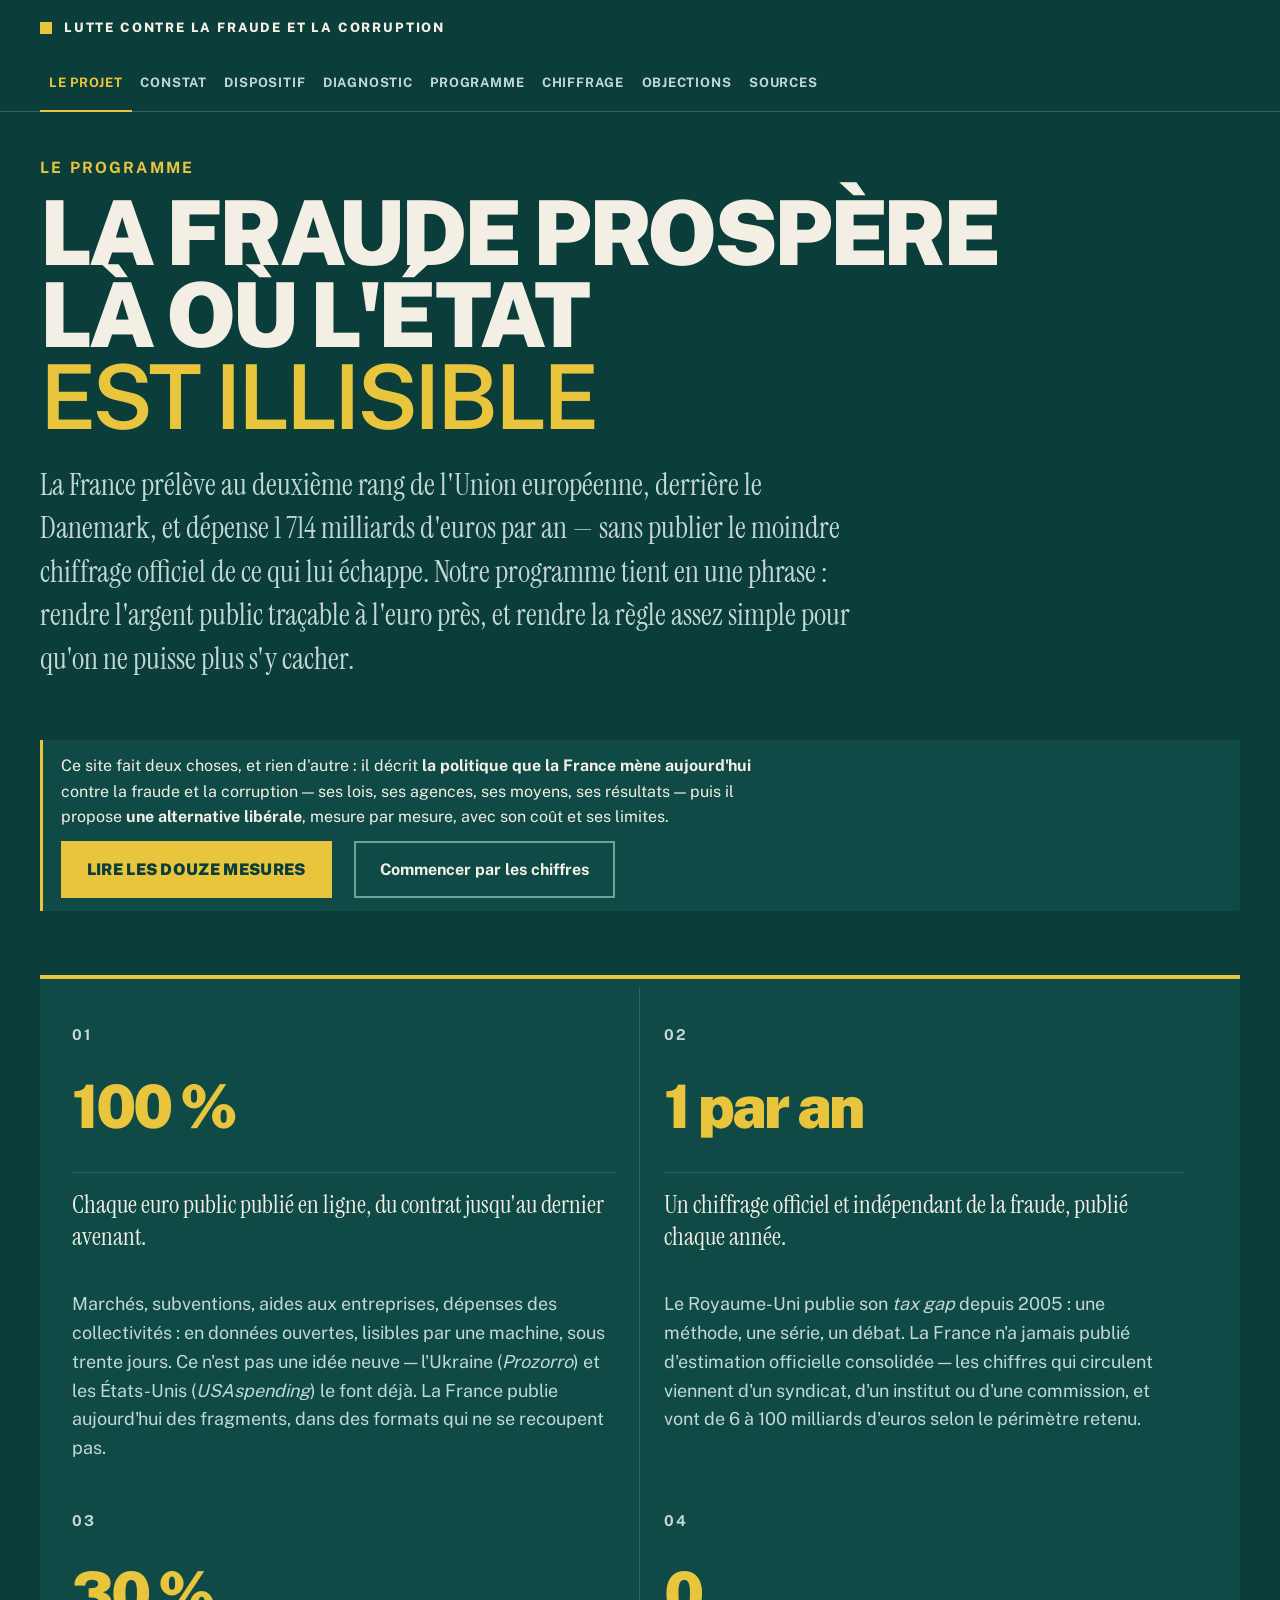
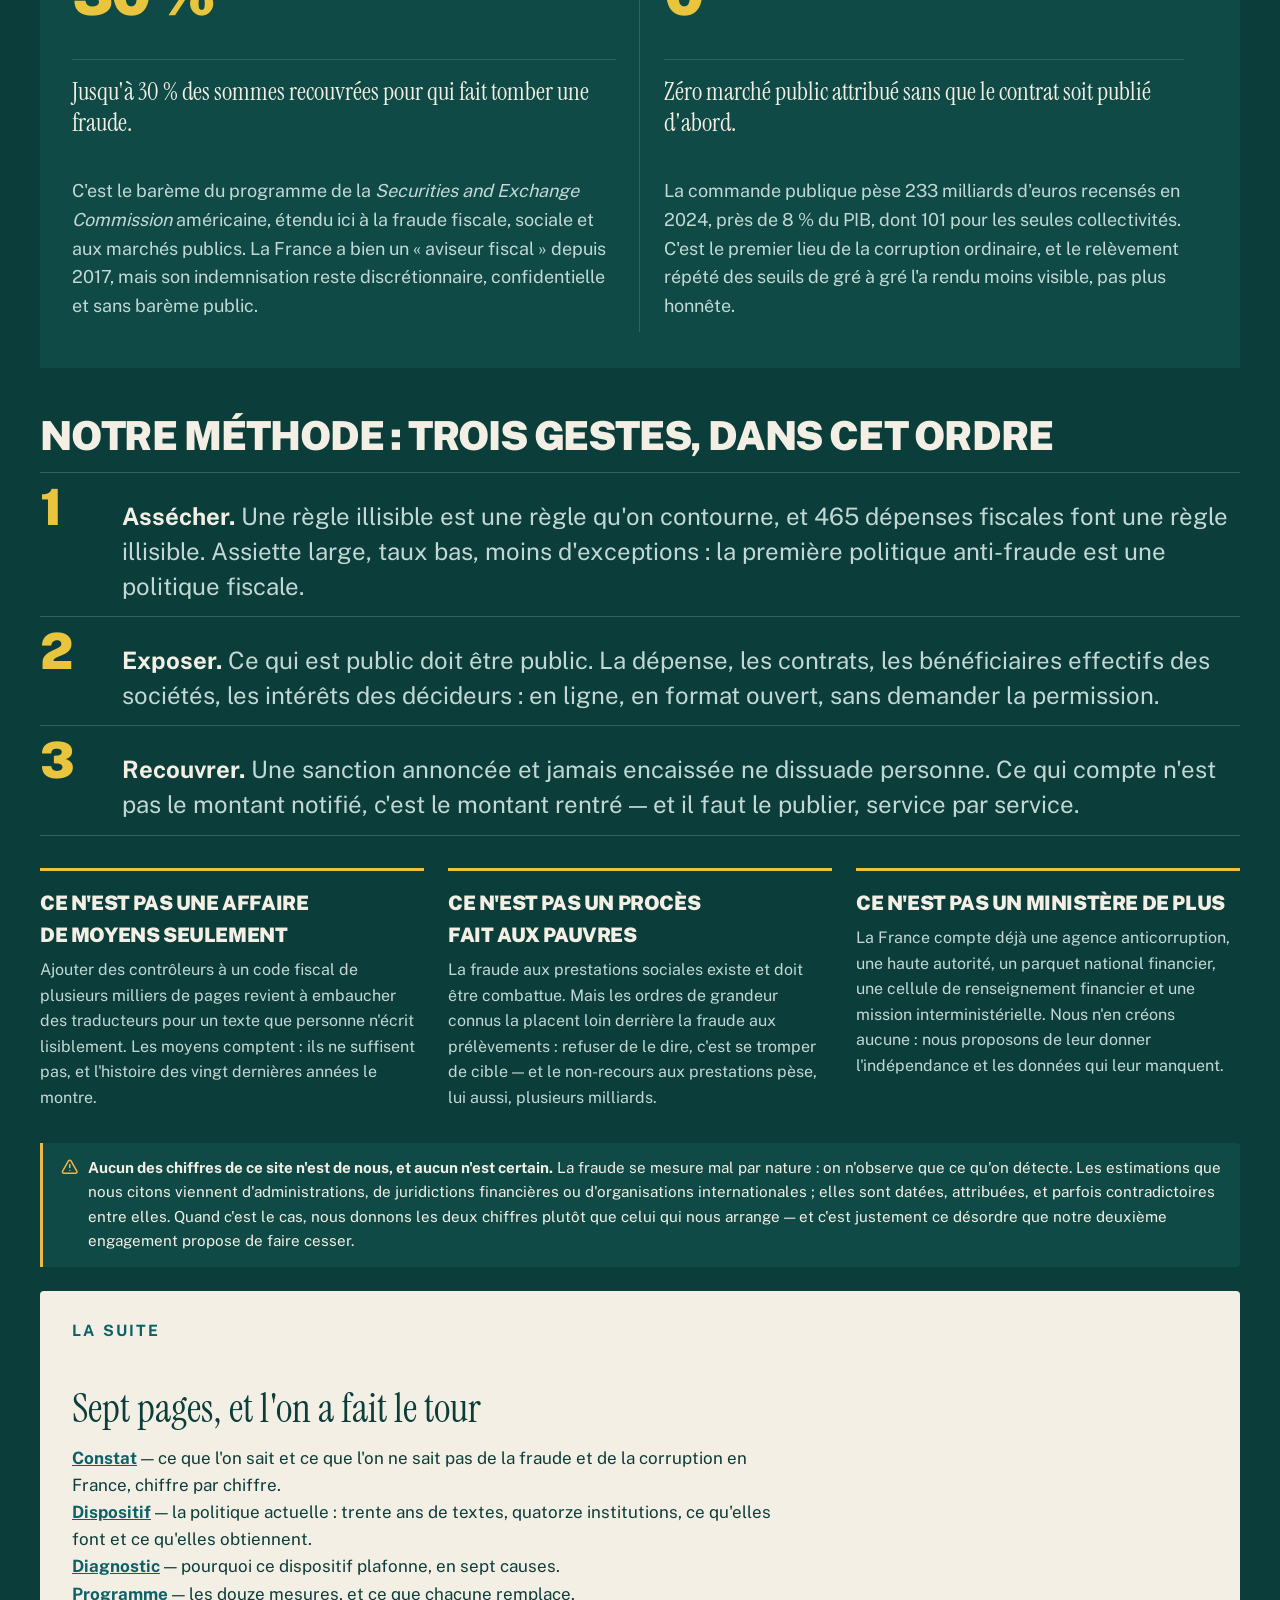
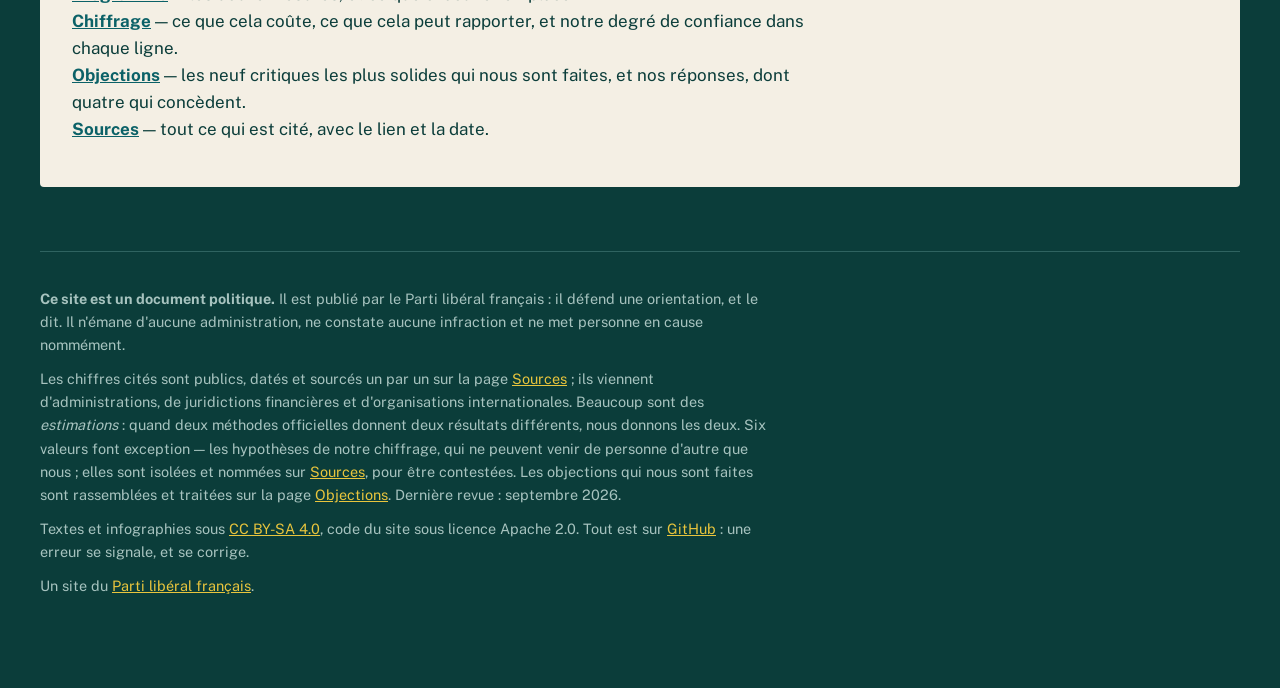
==== commit 7be21f12: "Trier les liens morts des serveurs qui refusent un robot, et corriger le pied Le contrôle des liens " ====
--- a/index.html
+++ b/index.html
@@ -58,10 +58,12 @@
   cause nommément.</p>
   <p>Les chiffres cités sont publics, datés et sourcés un par un sur la page
   <a href="sources.html">Sources</a> ; ils viennent d'administrations, de
-  juridictions financières et d'organisations internationales, et ne sont
-  jamais de notre fabrication. Beaucoup sont des <em>estimations</em> : quand
-  deux méthodes officielles donnent deux résultats différents, nous donnons les
-  deux. Les objections qui nous sont faites sont rassemblées et traitées sur
+  juridictions financières et d'organisations internationales. Beaucoup sont
+  des <em>estimations</em> : quand deux méthodes officielles donnent deux
+  résultats différents, nous donnons les deux. Six valeurs font exception — les
+  hypothèses de notre chiffrage, qui ne peuvent venir de personne d'autre que
+  nous ; elles sont isolées et nommées sur
+  <a href="sources.html#hypotheses">Sources</a>, pour être contestées. Les objections qui nous sont faites sont rassemblées et traitées sur
   la page <a href="objections.html">Objections</a>. Dernière
   revue&nbsp;: septembre 2026.</p>
   <p>Textes et infographies sous
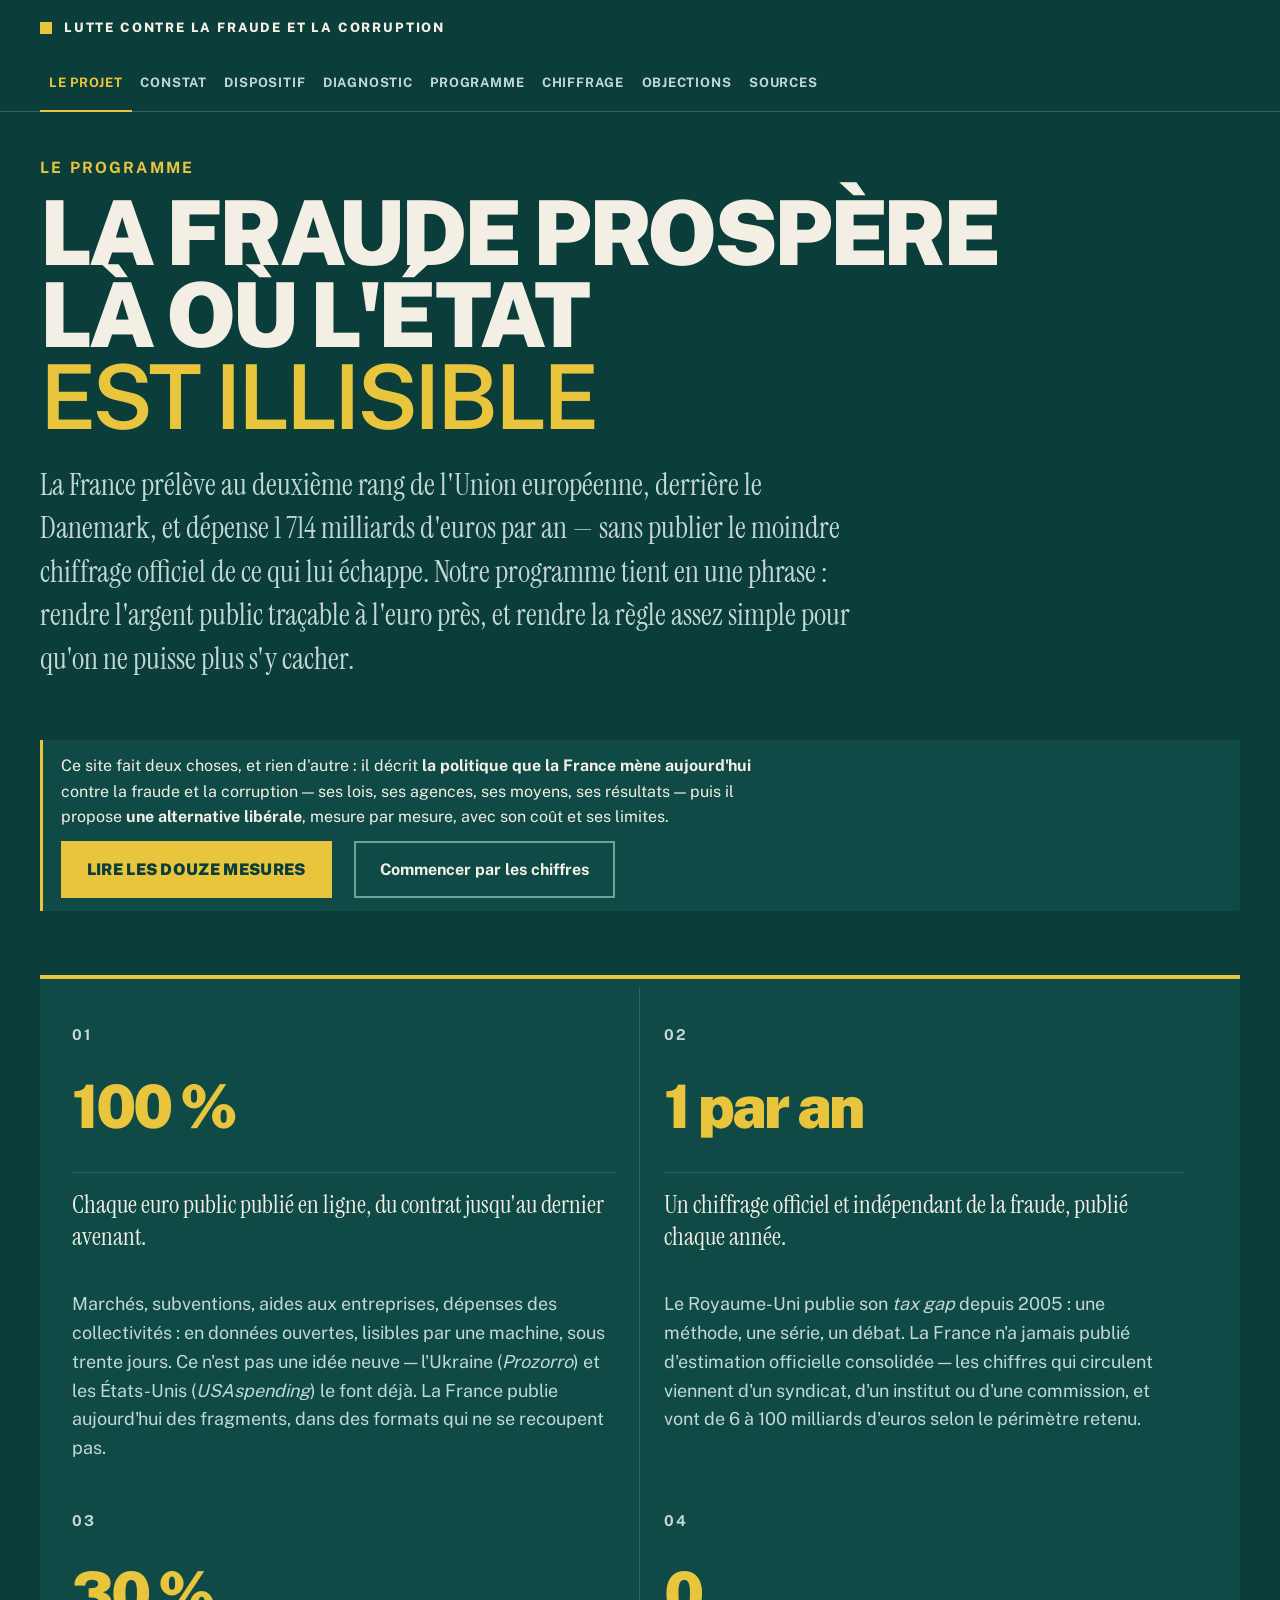
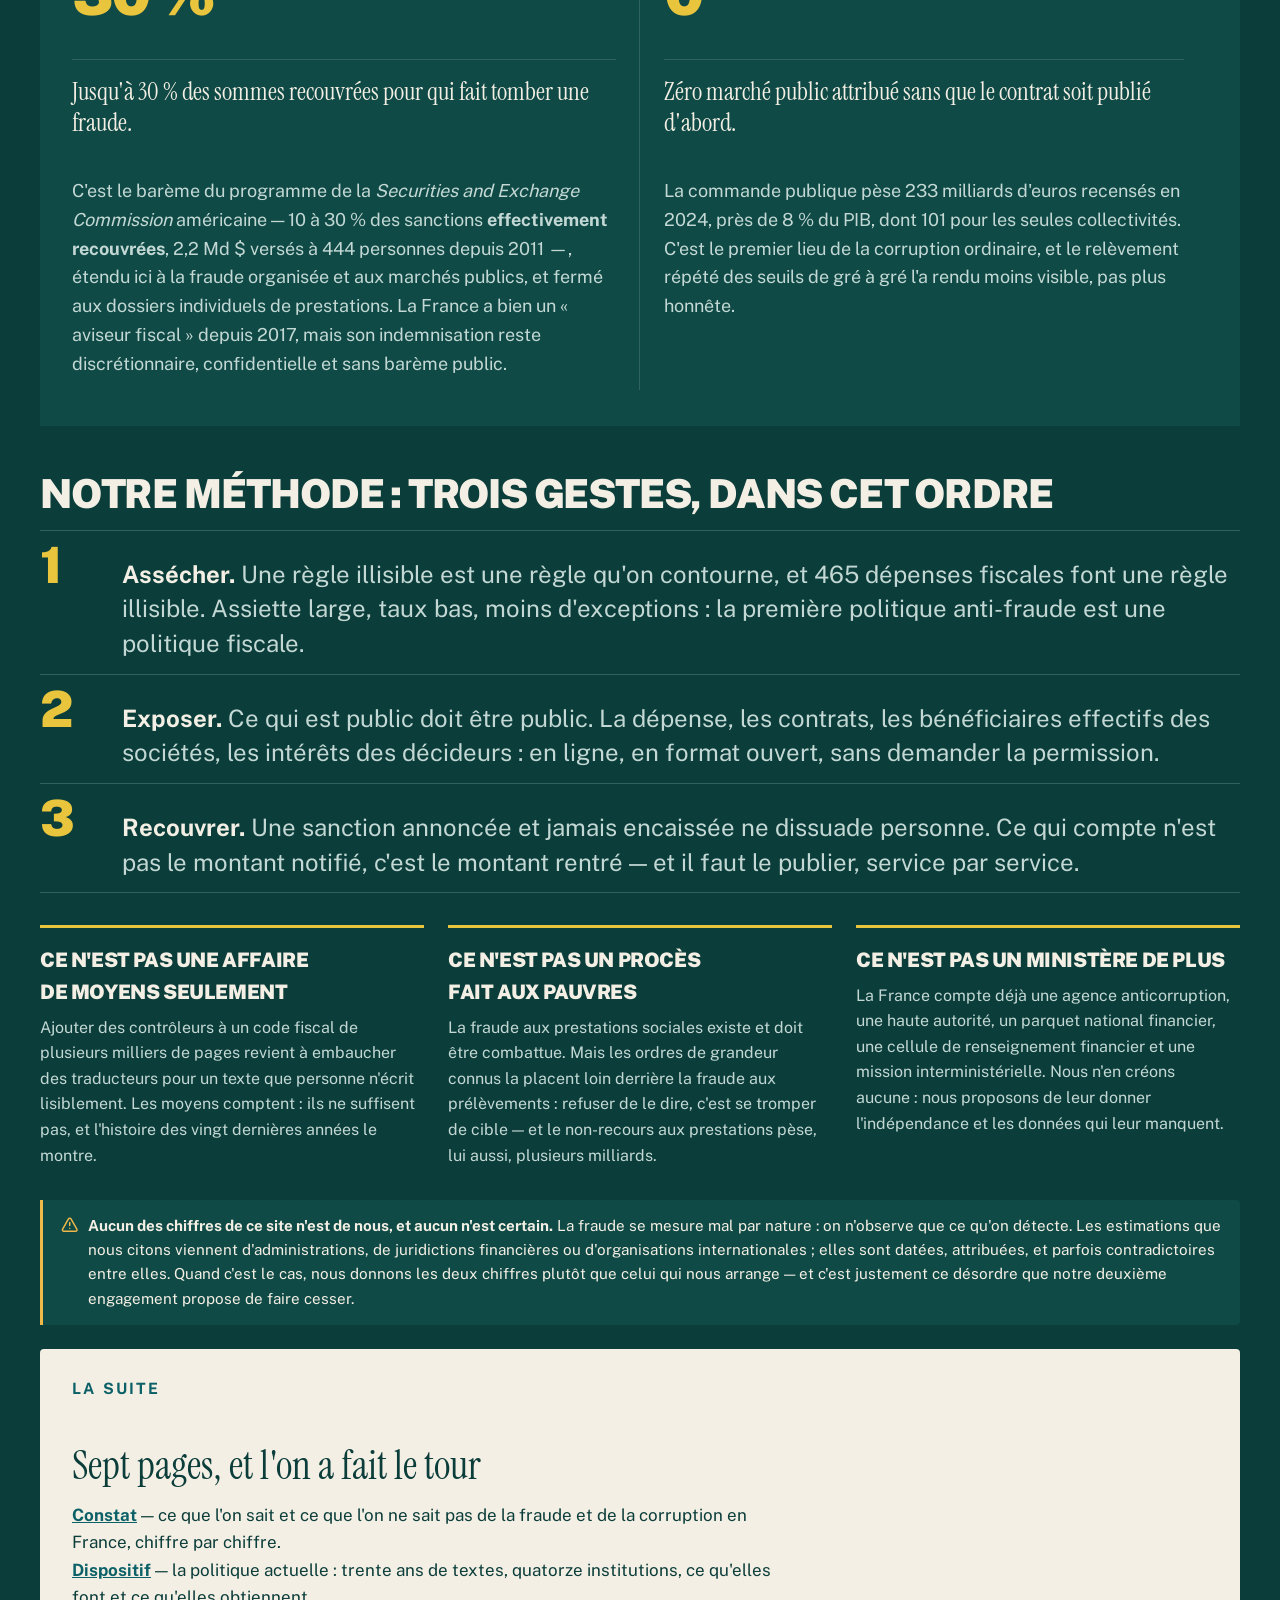
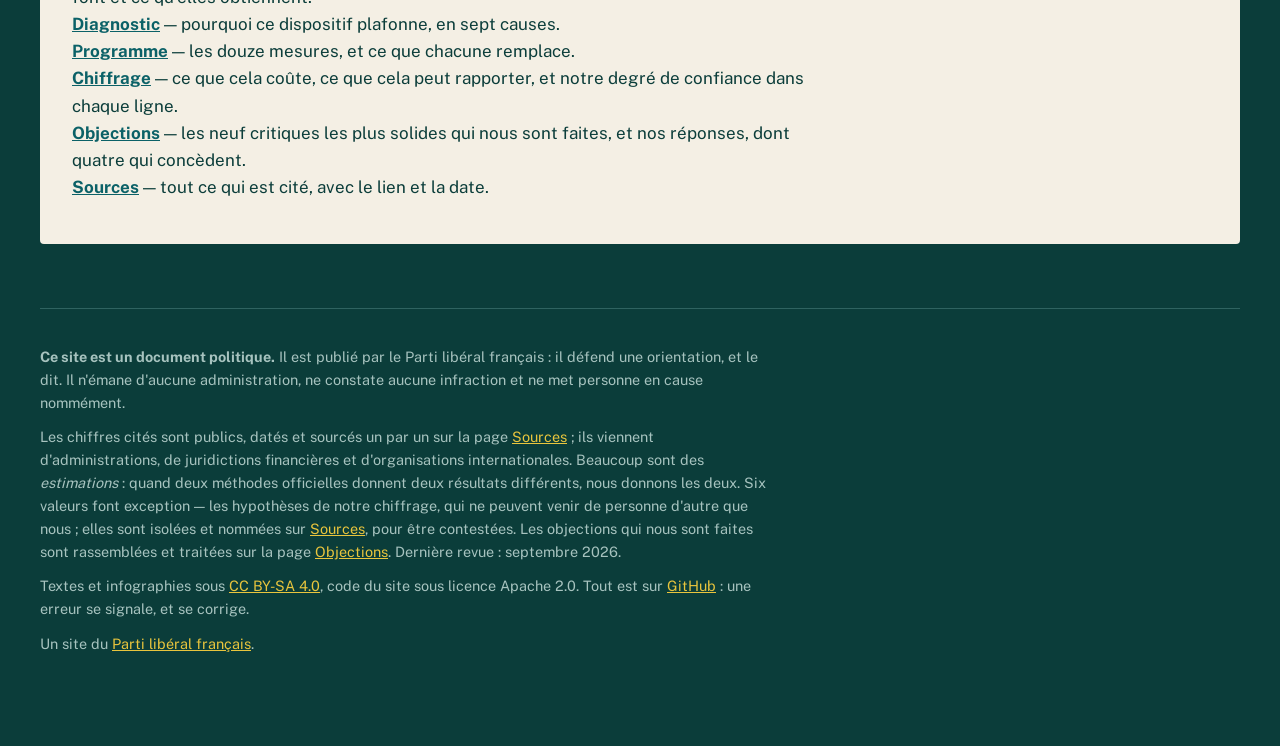
==== commit 0470feca: "Vérifier les affirmations juridiques et les moyens réels, entité par entité Les deux points laissés " ====
--- a/index.html
+++ b/index.html
@@ -28,7 +28,7 @@
     <a class="bouton second" href="constat.html">Commencer par les chiffres</a>
   </p>
 </div>
-<section class="engagements" aria-label="Nos quatre engagements"><div class="grille"><div class="engagement"><p class="rang">01</p><p class="chiffre">100 %</p><p class="promesse">Chaque euro public publié en ligne, du contrat jusqu'au dernier avenant.</p><p class="detail">Marchés, subventions, aides aux entreprises, dépenses des collectivités&nbsp;: en données ouvertes, lisibles par une machine, sous trente jours. Ce n'est pas une idée neuve — l'Ukraine (<i>Prozorro</i>) et les États-Unis (<i>USAspending</i>) le font déjà. La France publie aujourd'hui des fragments, dans des formats qui ne se recoupent pas.</p></div><div class="engagement"><p class="rang">02</p><p class="chiffre">1 par an</p><p class="promesse">Un chiffrage officiel et indépendant de la fraude, publié chaque année.</p><p class="detail">Le Royaume-Uni publie son <i>tax gap</i> depuis 2005&nbsp;: une méthode, une série, un débat. La France n'a jamais publié d'estimation officielle consolidée — les chiffres qui circulent viennent d'un syndicat, d'un institut ou d'une commission, et vont de 6 à 100&nbsp;milliards d'euros selon le périmètre retenu.</p></div><div class="engagement"><p class="rang">03</p><p class="chiffre">30 %</p><p class="promesse">Jusqu'à 30&nbsp;% des sommes recouvrées pour qui fait tomber une fraude.</p><p class="detail">C'est le barème du programme de la <i>Securities and Exchange Commission</i> américaine, étendu ici à la fraude fiscale, sociale et aux marchés publics. La France a bien un « aviseur fiscal » depuis 2017, mais son indemnisation reste discrétionnaire, confidentielle et sans barème public.</p></div><div class="engagement"><p class="rang">04</p><p class="chiffre">0</p><p class="promesse">Zéro marché public attribué sans que le contrat soit publié d'abord.</p><p class="detail">La commande publique pèse 233&nbsp;milliards d'euros recensés en 2024, près de 8&nbsp;% du PIB, dont 101 pour les seules collectivités. C'est le premier lieu de la corruption ordinaire, et le relèvement répété des seuils de gré à gré l'a rendu moins visible, pas plus honnête.</p></div></div></section><h2>Notre méthode&nbsp;: trois gestes, dans cet ordre</h2><ol class="gestes"><li><span class="rang">1</span><span><strong>Assécher.</strong> Une règle illisible est une règle qu'on contourne, et 465 dépenses fiscales font une règle illisible. Assiette large, taux bas, moins d'exceptions&nbsp;: la première politique anti-fraude est une politique fiscale.</span></li><li><span class="rang">2</span><span><strong>Exposer.</strong> Ce qui est public doit être public. La dépense, les contrats, les bénéficiaires effectifs des sociétés, les intérêts des décideurs&nbsp;: en ligne, en format ouvert, sans demander la permission.</span></li><li><span class="rang">3</span><span><strong>Recouvrer.</strong> Une sanction annoncée et jamais encaissée ne dissuade personne. Ce qui compte n'est pas le montant notifié, c'est le montant rentré — et il faut le publier, service par service.</span></li></ol><div class="points"><div class="point"><h3>Ce n&#x27;est pas une affaire de moyens seulement</h3><p>Ajouter des contrôleurs à un code fiscal de plusieurs milliers de pages revient à embaucher des traducteurs pour un texte que personne n'écrit lisiblement. Les moyens comptent&nbsp;: ils ne suffisent pas, et l'histoire des vingt dernières années le montre.</p></div><div class="point"><h3>Ce n&#x27;est pas un procès fait aux pauvres</h3><p>La fraude aux prestations sociales existe et doit être combattue. Mais les ordres de grandeur connus la placent loin derrière la fraude aux prélèvements&nbsp;: refuser de le dire, c'est se tromper de cible — et le non-recours aux prestations pèse, lui aussi, plusieurs milliards.</p></div><div class="point"><h3>Ce n&#x27;est pas un ministère de plus</h3><p>La France compte déjà une agence anticorruption, une haute autorité, un parquet national financier, une cellule de renseignement financier et une mission interministérielle. Nous n'en créons aucune&nbsp;: nous proposons de leur donner l'indépendance et les données qui leur manquent.</p></div></div><div class="note avertissement"><svg class="icone" viewBox="0 0 24 24" fill="none" stroke="currentColor" stroke-width="2" stroke-linecap="round" stroke-linejoin="round" role="img" aria-label="Attention"><path d="m21.73 18-8-14a2 2 0 0 0-3.48 0l-8 14A2 2 0 0 0 4 21h16a2 2 0 0 0 1.73-3" /><path d="M12 9v4" /><path d="M12 17h.01" /></svg><div><b>Aucun des chiffres de ce site n'est de nous, et aucun n'est certain.</b> La fraude se mesure mal par nature&nbsp;: on n'observe que ce qu'on détecte. Les estimations que nous citons viennent d'administrations, de juridictions financières ou d'organisations internationales ; elles sont datées, attribuées, et parfois contradictoires entre elles. Quand c'est le cas, nous donnons les deux chiffres plutôt que celui qui nous arrange — et c'est justement ce désordre que notre deuxième engagement propose de faire cesser.</div></div>
+<section class="engagements" aria-label="Nos quatre engagements"><div class="grille"><div class="engagement"><p class="rang">01</p><p class="chiffre">100 %</p><p class="promesse">Chaque euro public publié en ligne, du contrat jusqu'au dernier avenant.</p><p class="detail">Marchés, subventions, aides aux entreprises, dépenses des collectivités&nbsp;: en données ouvertes, lisibles par une machine, sous trente jours. Ce n'est pas une idée neuve — l'Ukraine (<i>Prozorro</i>) et les États-Unis (<i>USAspending</i>) le font déjà. La France publie aujourd'hui des fragments, dans des formats qui ne se recoupent pas.</p></div><div class="engagement"><p class="rang">02</p><p class="chiffre">1 par an</p><p class="promesse">Un chiffrage officiel et indépendant de la fraude, publié chaque année.</p><p class="detail">Le Royaume-Uni publie son <i>tax gap</i> depuis 2005&nbsp;: une méthode, une série, un débat. La France n'a jamais publié d'estimation officielle consolidée — les chiffres qui circulent viennent d'un syndicat, d'un institut ou d'une commission, et vont de 6 à 100&nbsp;milliards d'euros selon le périmètre retenu.</p></div><div class="engagement"><p class="rang">03</p><p class="chiffre">30 %</p><p class="promesse">Jusqu'à 30&nbsp;% des sommes recouvrées pour qui fait tomber une fraude.</p><p class="detail">C'est le barème du programme de la <i>Securities and Exchange Commission</i> américaine — 10 à 30&nbsp;% des sanctions <b>effectivement recouvrées</b>, 2,2&nbsp;Md&nbsp;$ versés à 444 personnes depuis 2011 —, étendu ici à la fraude organisée et aux marchés publics, et fermé aux dossiers individuels de prestations. La France a bien un « aviseur fiscal » depuis 2017, mais son indemnisation reste discrétionnaire, confidentielle et sans barème public.</p></div><div class="engagement"><p class="rang">04</p><p class="chiffre">0</p><p class="promesse">Zéro marché public attribué sans que le contrat soit publié d'abord.</p><p class="detail">La commande publique pèse 233&nbsp;milliards d'euros recensés en 2024, près de 8&nbsp;% du PIB, dont 101 pour les seules collectivités. C'est le premier lieu de la corruption ordinaire, et le relèvement répété des seuils de gré à gré l'a rendu moins visible, pas plus honnête.</p></div></div></section><h2>Notre méthode&nbsp;: trois gestes, dans cet ordre</h2><ol class="gestes"><li><span class="rang">1</span><span><strong>Assécher.</strong> Une règle illisible est une règle qu'on contourne, et 465 dépenses fiscales font une règle illisible. Assiette large, taux bas, moins d'exceptions&nbsp;: la première politique anti-fraude est une politique fiscale.</span></li><li><span class="rang">2</span><span><strong>Exposer.</strong> Ce qui est public doit être public. La dépense, les contrats, les bénéficiaires effectifs des sociétés, les intérêts des décideurs&nbsp;: en ligne, en format ouvert, sans demander la permission.</span></li><li><span class="rang">3</span><span><strong>Recouvrer.</strong> Une sanction annoncée et jamais encaissée ne dissuade personne. Ce qui compte n'est pas le montant notifié, c'est le montant rentré — et il faut le publier, service par service.</span></li></ol><div class="points"><div class="point"><h3>Ce n&#x27;est pas une affaire de moyens seulement</h3><p>Ajouter des contrôleurs à un code fiscal de plusieurs milliers de pages revient à embaucher des traducteurs pour un texte que personne n'écrit lisiblement. Les moyens comptent&nbsp;: ils ne suffisent pas, et l'histoire des vingt dernières années le montre.</p></div><div class="point"><h3>Ce n&#x27;est pas un procès fait aux pauvres</h3><p>La fraude aux prestations sociales existe et doit être combattue. Mais les ordres de grandeur connus la placent loin derrière la fraude aux prélèvements&nbsp;: refuser de le dire, c'est se tromper de cible — et le non-recours aux prestations pèse, lui aussi, plusieurs milliards.</p></div><div class="point"><h3>Ce n&#x27;est pas un ministère de plus</h3><p>La France compte déjà une agence anticorruption, une haute autorité, un parquet national financier, une cellule de renseignement financier et une mission interministérielle. Nous n'en créons aucune&nbsp;: nous proposons de leur donner l'indépendance et les données qui leur manquent.</p></div></div><div class="note avertissement"><svg class="icone" viewBox="0 0 24 24" fill="none" stroke="currentColor" stroke-width="2" stroke-linecap="round" stroke-linejoin="round" role="img" aria-label="Attention"><path d="m21.73 18-8-14a2 2 0 0 0-3.48 0l-8 14A2 2 0 0 0 4 21h16a2 2 0 0 0 1.73-3" /><path d="M12 9v4" /><path d="M12 17h.01" /></svg><div><b>Aucun des chiffres de ce site n'est de nous, et aucun n'est certain.</b> La fraude se mesure mal par nature&nbsp;: on n'observe que ce qu'on détecte. Les estimations que nous citons viennent d'administrations, de juridictions financières ou d'organisations internationales ; elles sont datées, attribuées, et parfois contradictoires entre elles. Quand c'est le cas, nous donnons les deux chiffres plutôt que celui qui nous arrange — et c'est justement ce désordre que notre deuxième engagement propose de faire cesser.</div></div>
 <div class="creme">
   <p class="surtitre">La suite</p>
   <h2 class="serif" style="text-transform:none">Sept pages, et l'on a fait le tour</h2>
